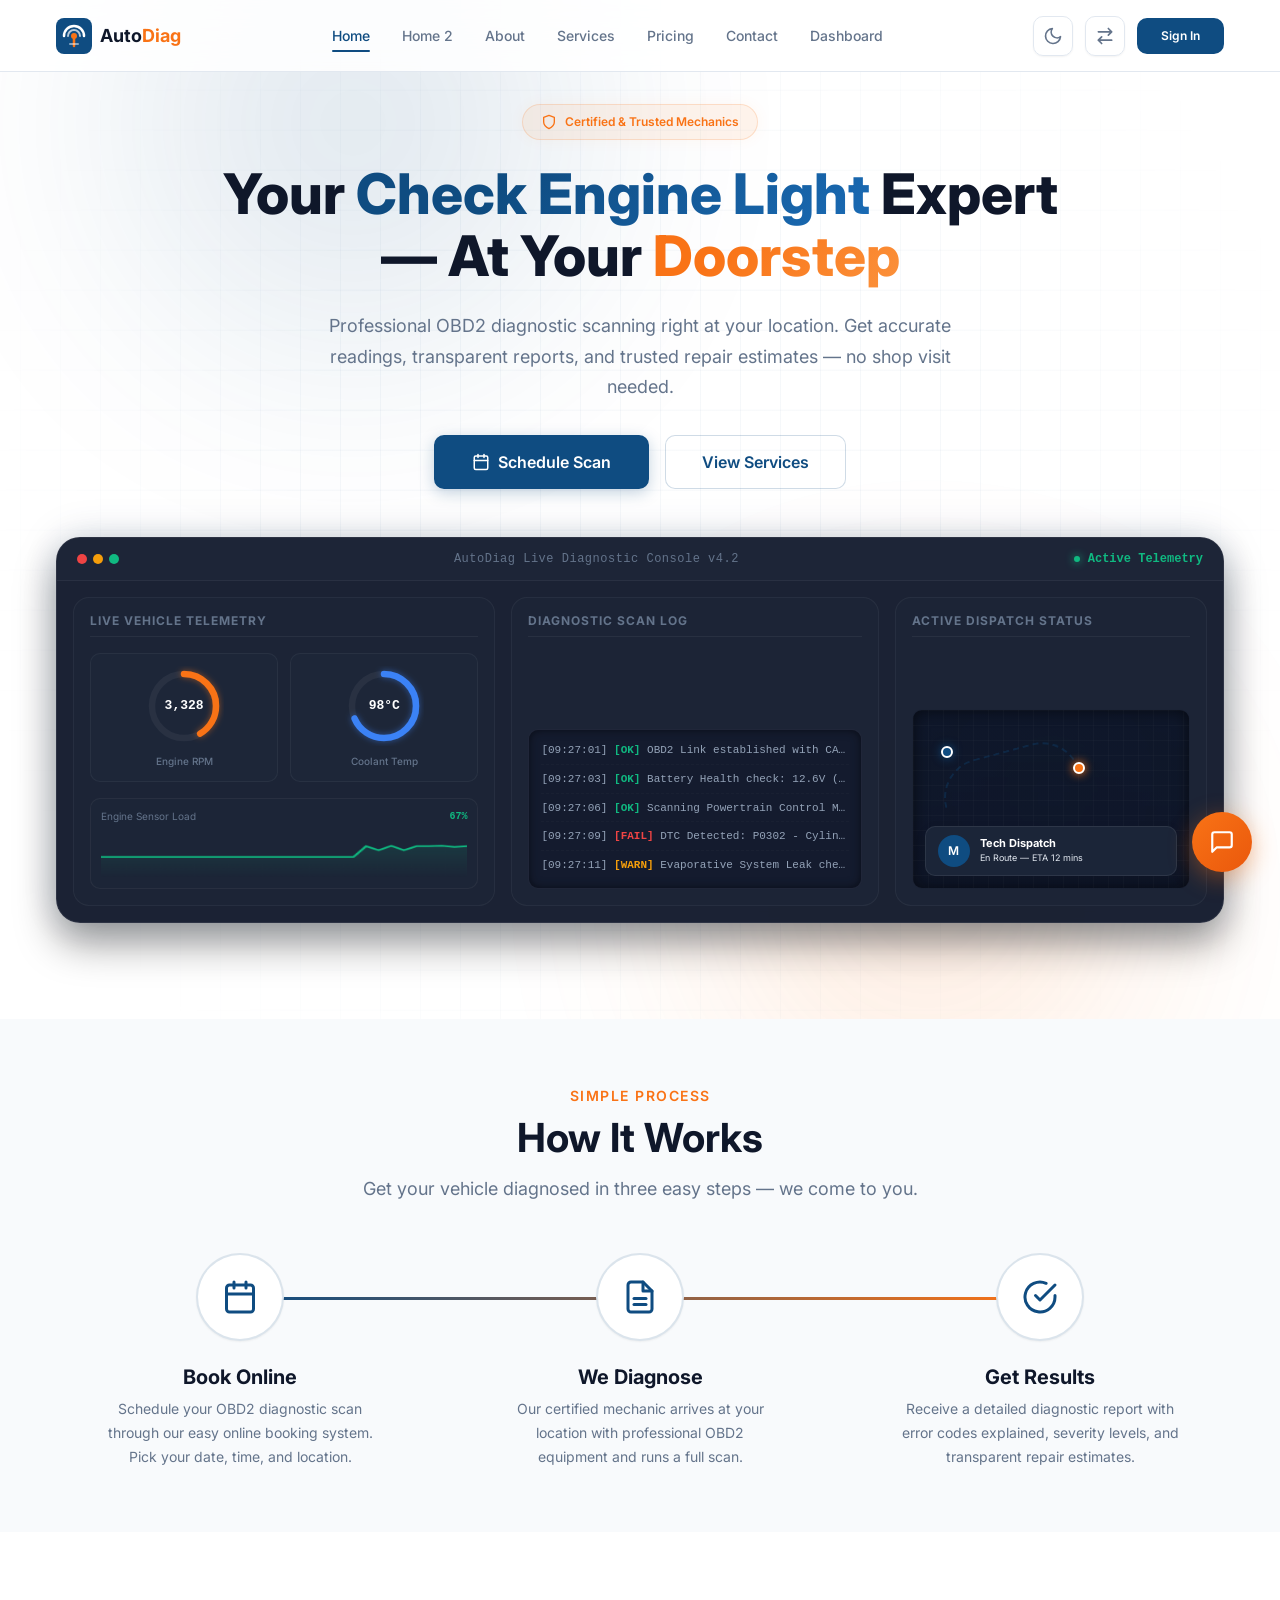
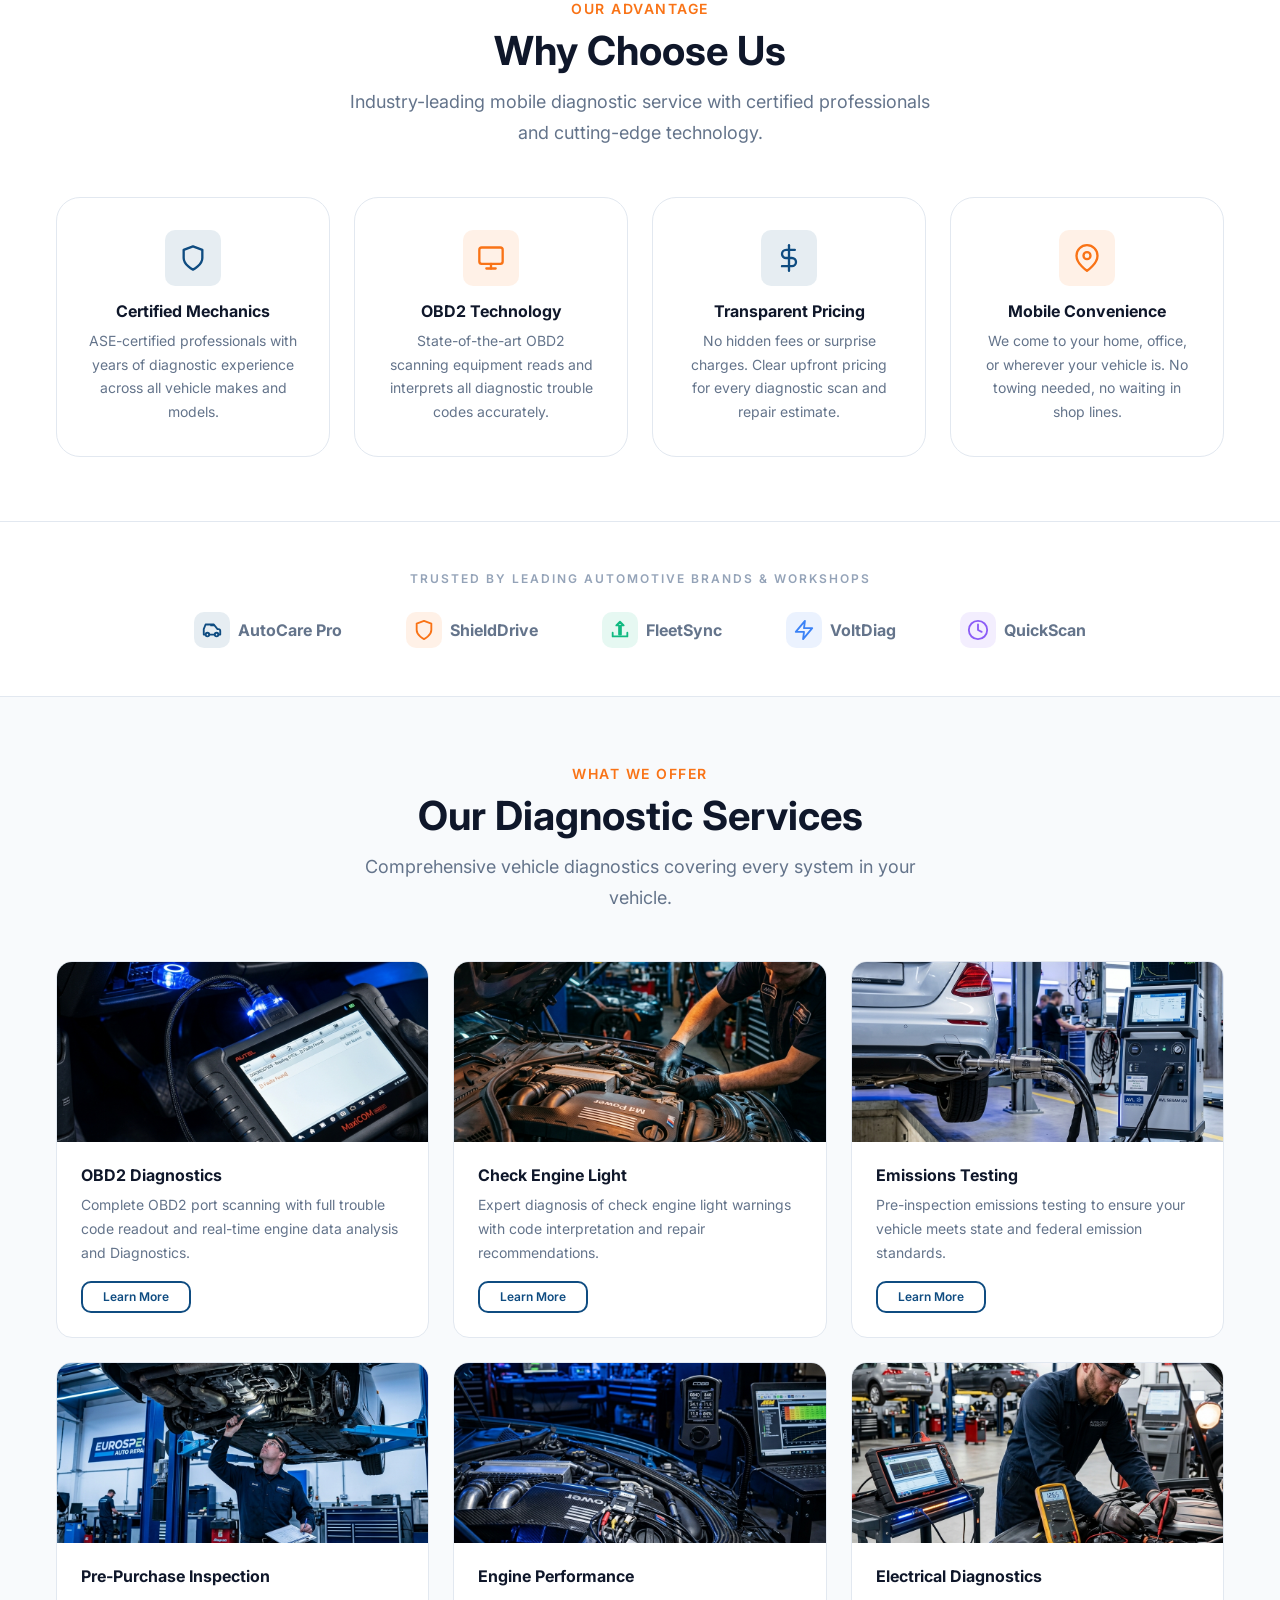
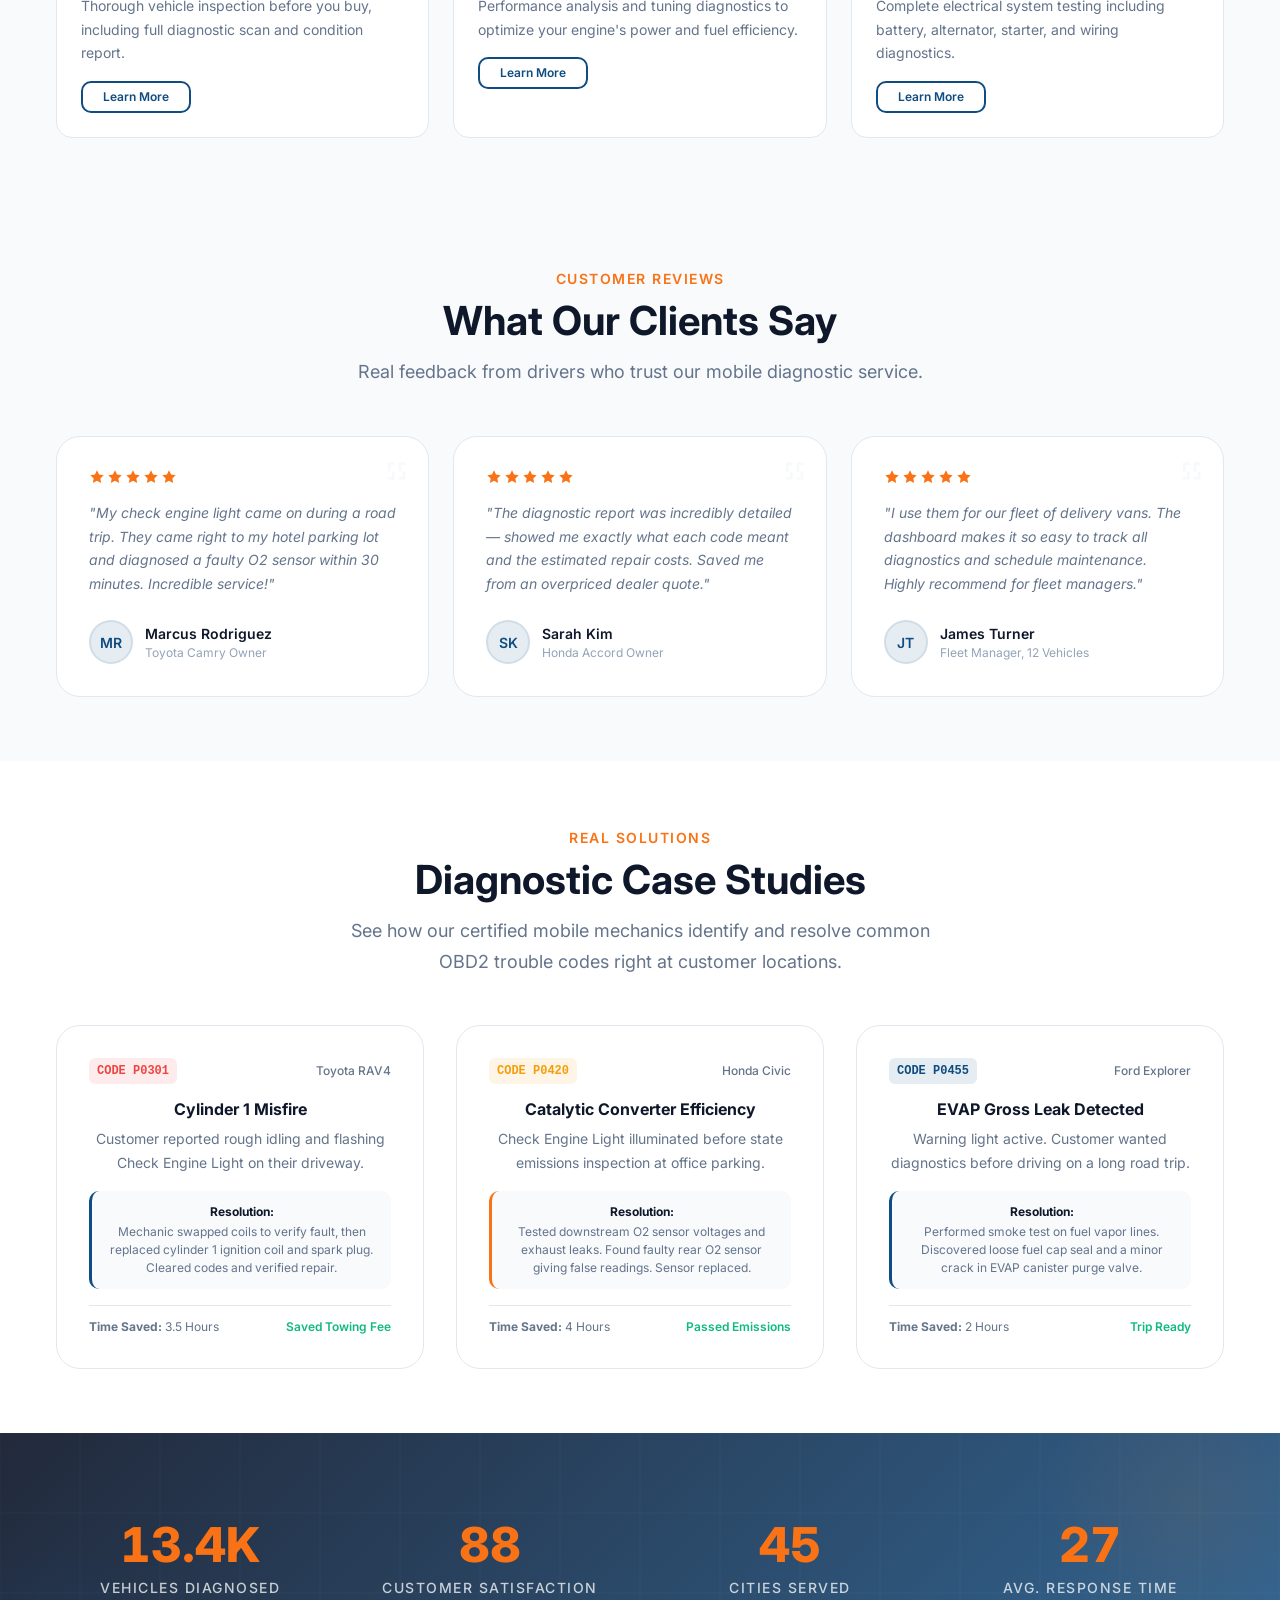
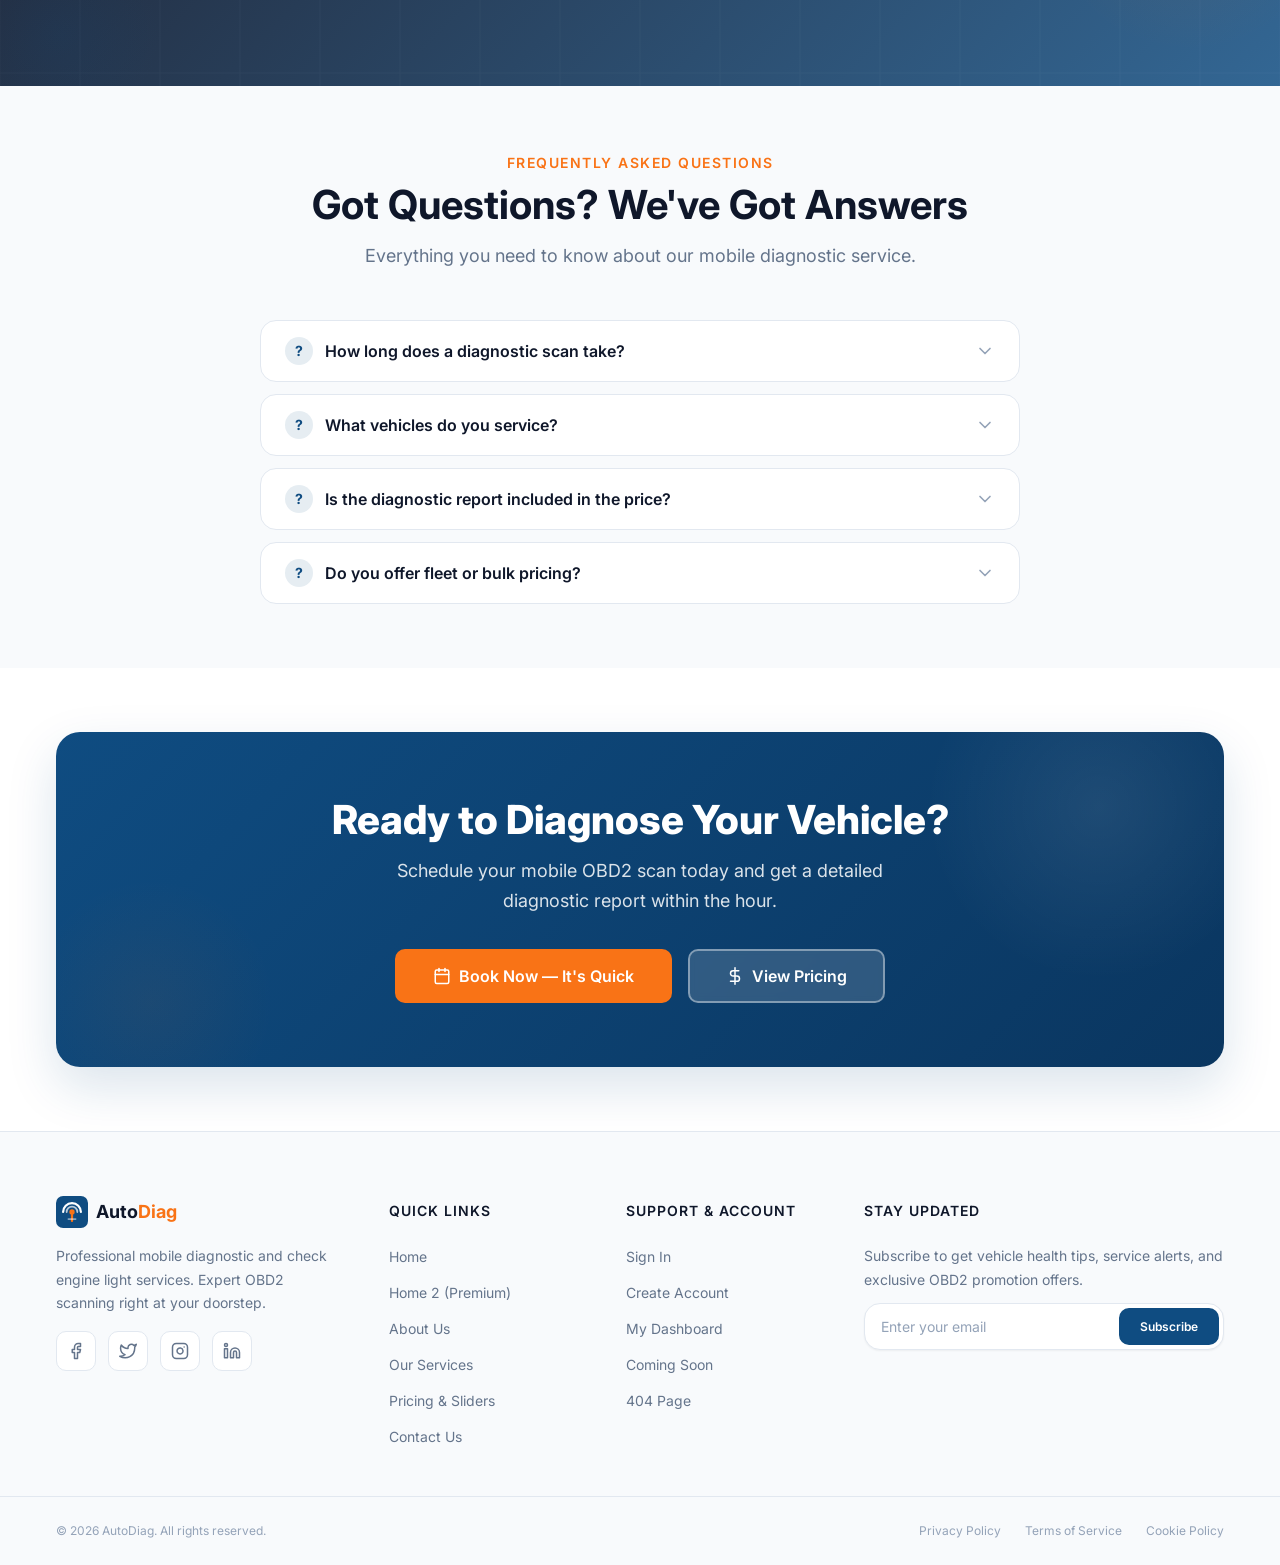
==== index.html @ a9db4043 "first commit" ====
<!DOCTYPE html>
<html lang="en" dir="ltr" data-theme="light">
<head>
  <meta charset="UTF-8">
  <meta name="viewport" content="width=device-width, initial-scale=1.0">
  <title>Mobile Diagnostic &amp; Check Engine Light Service — Expert OBD2 Scanning</title>
  <meta name="description" content="Professional mobile diagnostic and check engine light service. Schedule OBD2 scanning, receive diagnostic reports, and get transparent repair estimates at your doorstep.">
  <link rel="icon" type="image/svg+xml" href="assets/favicon.svg">
  <link rel="stylesheet" href="css/variables.css">
  <link rel="stylesheet" href="css/base.css">
  <link rel="stylesheet" href="css/components.css">
  <link rel="stylesheet" href="css/animations.css">
  <link rel="stylesheet" href="css/navbar.css">
  <link rel="stylesheet" href="css/footer.css">
  <link rel="stylesheet" href="css/home1.css">
</head>
<body>

  <!-- ========== NAVBAR ========== -->
  <div id="navbar-container"></div>

  <main>
    <!-- ========== HERO SECTION ========== -->
    <!-- ========== HERO SECTION ========== -->
    <section class="hero section" id="hero" style="padding-bottom: var(--space-4xl);">
      <div class="hero-glow-orb orb-primary"></div>
      <div class="hero-glow-orb orb-secondary"></div>
      <div class="hero-grid-pattern"></div>
      
      <!-- Top: Centered Hero Text -->
      <div class="container" style="text-align: center; max-width: 900px; margin-bottom: var(--space-2xl); position: relative; z-index: 2;">
        <div class="hero-badge" style="margin: 0 auto var(--space-lg);">
          <svg xmlns="http://www.w3.org/2000/svg" width="16" height="16" viewBox="0 0 24 24" fill="none" stroke="currentColor" stroke-width="2" stroke-linecap="round" stroke-linejoin="round"><path d="M12 22s8-4 8-10V5l-8-3-8 3v7c0 6 8 10 8 10z"/></svg>
          Certified &amp; Trusted Mechanics
        </div>
        <h1 style="font-size: var(--fs-5xl); font-weight: var(--fw-extrabold); line-height: 1.1; margin-bottom: var(--space-lg);">
          Your <span class="highlight">Check Engine Light</span> Expert — At Your <span class="highlight-secondary">Doorstep</span>
        </h1>
        <p class="hero-desc" style="max-width: 680px; margin: 0 auto var(--space-xl); font-size: var(--fs-md); color: var(--clr-text-secondary); line-height: var(--lh-relaxed);">
          Professional OBD2 diagnostic scanning right at your location. Get accurate readings, transparent reports, and trusted repair estimates — no shop visit needed.
        </p>
        <div class="hero-ctas" style="justify-content: center; display: flex; gap: var(--space-md); flex-wrap: wrap;">
          <a href="services.html#book" class="btn btn-primary btn-lg" id="hero-cta-primary">
            <svg xmlns="http://www.w3.org/2000/svg" width="18" height="18" viewBox="0 0 24 24" fill="none" stroke="currentColor" stroke-width="2" stroke-linecap="round" stroke-linejoin="round"><rect x="3" y="4" width="18" height="18" rx="2" ry="2"/><line x1="16" y1="2" x2="16" y2="6"/><line x1="8" y1="2" x2="8" y2="6"/><line x1="3" y1="10" x2="21" y2="10"/></svg>
            Schedule Scan
          </a>
          <a href="services.html" class="btn btn-secondary btn-lg" id="hero-cta-secondary">View Services</a>
        </div>
      </div>

      <!-- Bottom: Full-Width Telemetry Dashboard Mockup -->
      <div class="container" style="max-width: var(--container-xl); position: relative; z-index: 2; width: 100%;">
        <div class="dashboard-console-mockup anim-scale-in" style="width: 100%; margin-top: 0;">
          <!-- Top Bar -->
          <div class="console-top-bar">
            <div class="console-dots">
              <span class="dot red"></span>
              <span class="dot yellow"></span>
              <span class="dot green"></span>
            </div>
            <div class="console-title">AutoDiag Live Diagnostic Console v4.2</div>
            <div class="console-status"><span class="pulse-dot"></span>Active Telemetry</div>
          </div>
          
          <!-- Main Grid -->
          <div class="console-grid">
            <!-- Left Sector: Live Gauges -->
            <div class="console-panel left-panel">
              <h3>Live Vehicle Telemetry</h3>
              <div class="gauge-grid">
                <div class="gauge-card">
                  <div class="gauge-svg-wrapper">
                    <!-- RPM circular progress -->
                    <svg viewBox="0 0 100 100" class="gauge-ring">
                      <circle cx="50" cy="50" r="40" class="gauge-bg" />
                      <circle cx="50" cy="50" r="40" class="gauge-val rpm-val" style="stroke-dasharray: 251.2; stroke-dashoffset: 80;" />
                    </svg>
                    <span class="gauge-number" id="rpm-val-txt">3,200</span>
                  </div>
                  <span class="gauge-label">Engine RPM</span>
                </div>
                
                <div class="gauge-card">
                  <div class="gauge-svg-wrapper">
                    <!-- Temp circular progress -->
                    <svg viewBox="0 0 100 100" class="gauge-ring">
                      <circle cx="50" cy="50" r="40" class="gauge-bg" />
                      <circle cx="50" cy="50" r="40" class="gauge-val temp-val" style="stroke-dasharray: 251.2; stroke-dashoffset: 100;" />
                    </svg>
                    <span class="gauge-number">98°C</span>
                  </div>
                  <span class="gauge-label">Coolant Temp</span>
                </div>
              </div>
              
              <div class="sparkline-wrapper">
                <div class="sparkline-header">
                  <span>Engine Sensor Load</span>
                  <strong id="load-val-txt">62%</strong>
                </div>
                <canvas id="telemetry-sparkline" width="280" height="60"></canvas>
              </div>
            </div>

            <!-- Center Sector: Live Terminal logs -->
            <div class="console-panel center-panel">
              <h3>Diagnostic Scan Log</h3>
              <div class="terminal-logs" id="terminal-logs">
                <div class="log-line"><span class="log-time">[09:27:01]</span> <span class="log-ok">[OK]</span> OBD2 Link established with CAN bus.</div>
                <div class="log-line"><span class="log-time">[09:27:03]</span> <span class="log-ok">[OK]</span> Battery Health check: 12.6V (Normal).</div>
                <div class="log-line"><span class="log-time">[09:27:06]</span> <span class="log-ok">[OK]</span> Scanning Powertrain Control Module (PCM)...</div>
                <div class="log-line"><span class="log-time">[09:27:09]</span> <span class="log-err">[FAIL]</span> DTC Detected: P0302 - Cylinder 2 Misfire.</div>
                <div class="log-line"><span class="log-time">[09:27:11]</span> <span class="log-warn">[WARN]</span> Evaporative System Leak check pending.</div>
              </div>
            </div>

            <!-- Right Sector: Mechanic Locator map -->
            <div class="console-panel right-panel">
              <h3>Active Dispatch Status</h3>
              <div class="dispatch-map-mockup">
                <!-- Map graphics -->
                <div class="map-path"></div>
                <div class="map-mechanic-dot"></div>
                <div class="map-target-dot"></div>
                <div class="map-info-card">
                  <div class="avatar" style="background: var(--clr-primary); color: white; border-radius: 50%; font-size: var(--fs-xs); display: flex; align-items: center; justify-content: center; width: 32px; height: 32px; font-weight: var(--fw-semibold);">M</div>
                  <div>
                    <h5 style="margin: 0; font-size: 11px;">Tech Dispatch</h5>
                    <p style="margin: 0; font-size: 9px; color: var(--clr-text-tertiary);">En Route — ETA 12 mins</p>
                  </div>
                </div>
              </div>
            </div>
          </div>
        </div>
      </div>
    </section>

    <!-- ========== HOW IT WORKS ========== -->
    <section class="how-it-works section" id="how-it-works">
      <div class="container">
        <div class="section-header anim-fade-up">
          <span class="section-label">Simple Process</span>
          <h2>How It Works</h2>
          <p>Get your vehicle diagnosed in three easy steps — we come to you.</p>
        </div>
        <div class="steps-grid">
          <div class="step-card anim-fade-up anim-delay-1">
            <div class="step-number">
              <svg class="step-icon" xmlns="http://www.w3.org/2000/svg" viewBox="0 0 24 24" fill="none" stroke="currentColor" stroke-width="2" stroke-linecap="round" stroke-linejoin="round"><rect x="3" y="4" width="18" height="18" rx="2" ry="2"/><line x1="16" y1="2" x2="16" y2="6"/><line x1="8" y1="2" x2="8" y2="6"/><line x1="3" y1="10" x2="21" y2="10"/></svg>
            </div>
            <h3>Book Online</h3>
            <p>Schedule your OBD2 diagnostic scan through our easy online booking system. Pick your date, time, and location.</p>
          </div>
          <div class="step-card anim-fade-up anim-delay-2">
            <div class="step-number">
              <svg class="step-icon" xmlns="http://www.w3.org/2000/svg" viewBox="0 0 24 24" fill="none" stroke="currentColor" stroke-width="2" stroke-linecap="round" stroke-linejoin="round"><path d="M14 2H6a2 2 0 0 0-2 2v16a2 2 0 0 0 2 2h12a2 2 0 0 0 2-2V8z"/><polyline points="14 2 14 8 20 8"/><line x1="16" y1="13" x2="8" y2="13"/><line x1="16" y1="17" x2="8" y2="17"/></svg>
            </div>
            <h3>We Diagnose</h3>
            <p>Our certified mechanic arrives at your location with professional OBD2 equipment and runs a full scan.</p>
          </div>
          <div class="step-card anim-fade-up anim-delay-3">
            <div class="step-number">
              <svg class="step-icon" xmlns="http://www.w3.org/2000/svg" viewBox="0 0 24 24" fill="none" stroke="currentColor" stroke-width="2" stroke-linecap="round" stroke-linejoin="round"><path d="M22 11.08V12a10 10 0 1 1-5.93-9.14"/><polyline points="22 4 12 14.01 9 11.01"/></svg>
            </div>
            <h3>Get Results</h3>
            <p>Receive a detailed diagnostic report with error codes explained, severity levels, and transparent repair estimates.</p>
          </div>
        </div>
      </div>
    </section>

    <!-- ========== WHY CHOOSE US ========== -->
    <section class="section" id="features">
      <div class="container">
        <div class="section-header anim-fade-up">
          <span class="section-label">Our Advantage</span>
          <h2>Why Choose Us</h2>
          <p>Industry-leading mobile diagnostic service with certified professionals and cutting-edge technology.</p>
        </div>
        <div class="features-grid">
          <div class="feature-card anim-fade-left anim-delay-1">
            <div class="card-icon">
              <svg xmlns="http://www.w3.org/2000/svg" width="28" height="28" viewBox="0 0 24 24" fill="none" stroke="currentColor" stroke-width="2" stroke-linecap="round" stroke-linejoin="round"><path d="M12 22s8-4 8-10V5l-8-3-8 3v7c0 6 8 10 8 10z"/></svg>
            </div>
            <h4>Certified Mechanics</h4>
            <p>ASE-certified professionals with years of diagnostic experience across all vehicle makes and models.</p>
          </div>
          <div class="feature-card anim-fade-up anim-delay-2">
            <div class="card-icon" style="background: rgba(var(--clr-secondary-rgb), 0.1); color: var(--clr-secondary);">
              <svg xmlns="http://www.w3.org/2000/svg" width="28" height="28" viewBox="0 0 24 24" fill="none" stroke="currentColor" stroke-width="2" stroke-linecap="round" stroke-linejoin="round"><rect x="2" y="3" width="20" height="14" rx="2" ry="2"/><line x1="8" y1="21" x2="16" y2="21"/><line x1="12" y1="17" x2="12" y2="21"/></svg>
            </div>
            <h4>OBD2 Technology</h4>
            <p>State-of-the-art OBD2 scanning equipment reads and interprets all diagnostic trouble codes accurately.</p>
          </div>
          <div class="feature-card anim-fade-right anim-delay-3">
            <div class="card-icon">
              <svg xmlns="http://www.w3.org/2000/svg" width="28" height="28" viewBox="0 0 24 24" fill="none" stroke="currentColor" stroke-width="2" stroke-linecap="round" stroke-linejoin="round"><line x1="12" y1="1" x2="12" y2="23"/><path d="M17 5H9.5a3.5 3.5 0 0 0 0 7h5a3.5 3.5 0 0 1 0 7H6"/></svg>
            </div>
            <h4>Transparent Pricing</h4>
            <p>No hidden fees or surprise charges. Clear upfront pricing for every diagnostic scan and repair estimate.</p>
          </div>
          <div class="feature-card anim-scale-in anim-delay-4">
            <div class="card-icon" style="background: rgba(var(--clr-secondary-rgb), 0.1); color: var(--clr-secondary);">
              <svg xmlns="http://www.w3.org/2000/svg" width="28" height="28" viewBox="0 0 24 24" fill="none" stroke="currentColor" stroke-width="2" stroke-linecap="round" stroke-linejoin="round"><path d="M21 10c0 7-9 13-9 13s-9-6-9-13a9 9 0 0 1 18 0z"/><circle cx="12" cy="10" r="3"/></svg>
            </div>
            <h4>Mobile Convenience</h4>
            <p>We come to your home, office, or wherever your vehicle is. No towing needed, no waiting in shop lines.</p>
          </div>
        </div>
      </div>
    </section>

    <!-- ========== TRUSTED PARTNERS ========== -->
    <section class="partners-bar" id="partners">
      <div class="container">
        <div class="partners-label anim-fade-up">Trusted by Leading Automotive Brands & Workshops</div>
        <div class="partners-track anim-fade-up anim-delay-1">
          <div class="partner-item">
            <div class="partner-icon" style="background: rgba(var(--clr-primary-rgb), 0.1); color: var(--clr-primary);">
              <svg xmlns="http://www.w3.org/2000/svg" width="22" height="22" viewBox="0 0 24 24" fill="none" stroke="currentColor" stroke-width="2" stroke-linecap="round" stroke-linejoin="round"><path d="M7 17m-2 0a2 2 0 1 0 4 0 2 2 0 1 0 -4 0"/><path d="M17 17m-2 0a2 2 0 1 0 4 0 2 2 0 1 0 -4 0"/><path d="M5 17h-2v-6l2-5h9l4 5h1a2 2 0 0 1 2 2v4h-2"/><path d="M9 17h6"/><path d="M14 7l-3 0"/></svg>
            </div>
            AutoCare Pro
          </div>
          <div class="partner-item">
            <div class="partner-icon" style="background: rgba(var(--clr-secondary-rgb), 0.1); color: var(--clr-secondary);">
              <svg xmlns="http://www.w3.org/2000/svg" width="22" height="22" viewBox="0 0 24 24" fill="none" stroke="currentColor" stroke-width="2" stroke-linecap="round" stroke-linejoin="round"><path d="M12 22s8-4 8-10V5l-8-3-8 3v7c0 6 8 10 8 10z"/></svg>
            </div>
            ShieldDrive
          </div>
          <div class="partner-item">
            <div class="partner-icon" style="background: rgba(16, 185, 129, 0.1); color: var(--clr-success);">
              <svg xmlns="http://www.w3.org/2000/svg" width="22" height="22" viewBox="0 0 24 24" fill="none" stroke="currentColor" stroke-width="2" stroke-linecap="round" stroke-linejoin="round"><path d="M12 3l4 4h-3v10h-2V7H8z"/><path d="M4 15v4h16v-4"/></svg>
            </div>
            FleetSync
          </div>
          <div class="partner-item">
            <div class="partner-icon" style="background: rgba(59, 130, 246, 0.1); color: var(--clr-info);">
              <svg xmlns="http://www.w3.org/2000/svg" width="22" height="22" viewBox="0 0 24 24" fill="none" stroke="currentColor" stroke-width="2" stroke-linecap="round" stroke-linejoin="round"><polygon points="13 2 3 14 12 14 11 22 21 10 12 10 13 2"/></svg>
            </div>
            VoltDiag
          </div>
          <div class="partner-item">
            <div class="partner-icon" style="background: rgba(139, 92, 246, 0.1); color: #8B5CF6;">
              <svg xmlns="http://www.w3.org/2000/svg" width="22" height="22" viewBox="0 0 24 24" fill="none" stroke="currentColor" stroke-width="2" stroke-linecap="round" stroke-linejoin="round"><circle cx="12" cy="12" r="10"/><path d="M12 6v6l4 2"/></svg>
            </div>
            QuickScan
          </div>
        </div>
      </div>
    </section>

    <!-- ========== SERVICES OVERVIEW ========== -->
    <section class="section" id="services-overview" style="background: var(--clr-bg-alt);">
      <div class="container">
        <div class="section-header anim-fade-up">
          <span class="section-label">What We Offer</span>
          <h2>Our Diagnostic Services</h2>
          <p>Comprehensive vehicle diagnostics covering every system in your vehicle.</p>
        </div>
        <div class="services-grid">
          <div class="service-card anim-fade-left anim-delay-1">
            <img src="assets/images/service-obd2.png" alt="OBD2 Diagnostic Scanning" class="service-card-img" loading="lazy">
            <div class="service-card-body">
              <h4>OBD2 Diagnostics</h4>
              <p>Complete OBD2 port scanning with full trouble code readout and real-time engine data analysis and Diagnostics.</p>
              <a href="services.html" class="btn btn-secondary btn-sm">Learn More</a>
            </div>
          </div>
          <div class="service-card anim-fade-up anim-delay-2">
            <img src="assets/images/service-engine.png" alt="Check Engine Light Service" class="service-card-img" loading="lazy">
            <div class="service-card-body">
              <h4>Check Engine Light</h4>
              <p>Expert diagnosis of check engine light warnings with code interpretation and repair recommendations.</p>
              <a href="services.html" class="btn btn-secondary btn-sm">Learn More</a>
            </div>
          </div>
          <div class="service-card anim-fade-right anim-delay-3">
            <img src="assets/images/service-emissions.png" alt="Emissions Testing" class="service-card-img" loading="lazy">
            <div class="service-card-body">
              <h4>Emissions Testing</h4>
              <p>Pre-inspection emissions testing to ensure your vehicle meets state and federal emission standards.</p>
              <a href="services.html" class="btn btn-secondary btn-sm">Learn More</a>
            </div>
          </div>
          <div class="service-card anim-fade-left anim-delay-4">
            <img src="assets/images/service-inspection.png" alt="Pre-Purchase Inspection" class="service-card-img" loading="lazy">
            <div class="service-card-body">
              <h4>Pre-Purchase Inspection</h4>
              <p>Thorough vehicle inspection before you buy, including full diagnostic scan and condition report.</p>
              <a href="services.html" class="btn btn-secondary btn-sm">Learn More</a>
            </div>
          </div>
          <div class="service-card anim-scale-in anim-delay-5">
            <img src="assets/images/service-performance.png" alt="Engine Performance" class="service-card-img" loading="lazy">
            <div class="service-card-body">
              <h4>Engine Performance</h4>
              <p>Performance analysis and tuning diagnostics to optimize your engine's power and fuel efficiency.</p>
              <a href="services.html" class="btn btn-secondary btn-sm">Learn More</a>
            </div>
          </div>
          <div class="service-card anim-fade-right anim-delay-6">
            <img src="assets/images/service-electrical.png" alt="Electrical Diagnostics" class="service-card-img" loading="lazy">
            <div class="service-card-body">
              <h4>Electrical Diagnostics</h4>
              <p>Complete electrical system testing including battery, alternator, starter, and wiring diagnostics.</p>
              <a href="services.html" class="btn btn-secondary btn-sm">Learn More</a>
            </div>
          </div>
        </div>
      </div>
    </section>

    <!-- ========== TESTIMONIALS ========== -->
    <section class="testimonials section" id="testimonials">
      <div class="container">
        <div class="section-header anim-fade-up">
          <span class="section-label">Customer Reviews</span>
          <h2>What Our Clients Say</h2>
          <p>Real feedback from drivers who trust our mobile diagnostic service.</p>
        </div>
        <div class="testimonials-grid">
          <div class="testimonial-card anim-fade-left anim-delay-1">
            <svg class="quote-icon" xmlns="http://www.w3.org/2000/svg" viewBox="0 0 24 24" fill="currentColor"><path d="M11 7h-5v7h3v4h-3v2h5v-6h-3v-5h3v-2zm8 0h-5v7h3v4h-3v2h5v-6h-3v-5h3v-2z" opacity="0.3"/></svg>
            <div class="stars">
              <svg xmlns="http://www.w3.org/2000/svg" viewBox="0 0 24 24"><polygon points="12 2 15.09 8.26 22 9.27 17 14.14 18.18 21.02 12 17.77 5.82 21.02 7 14.14 2 9.27 8.91 8.26 12 2"/></svg>
              <svg xmlns="http://www.w3.org/2000/svg" viewBox="0 0 24 24"><polygon points="12 2 15.09 8.26 22 9.27 17 14.14 18.18 21.02 12 17.77 5.82 21.02 7 14.14 2 9.27 8.91 8.26 12 2"/></svg>
              <svg xmlns="http://www.w3.org/2000/svg" viewBox="0 0 24 24"><polygon points="12 2 15.09 8.26 22 9.27 17 14.14 18.18 21.02 12 17.77 5.82 21.02 7 14.14 2 9.27 8.91 8.26 12 2"/></svg>
              <svg xmlns="http://www.w3.org/2000/svg" viewBox="0 0 24 24"><polygon points="12 2 15.09 8.26 22 9.27 17 14.14 18.18 21.02 12 17.77 5.82 21.02 7 14.14 2 9.27 8.91 8.26 12 2"/></svg>
              <svg xmlns="http://www.w3.org/2000/svg" viewBox="0 0 24 24"><polygon points="12 2 15.09 8.26 22 9.27 17 14.14 18.18 21.02 12 17.77 5.82 21.02 7 14.14 2 9.27 8.91 8.26 12 2"/></svg>
            </div>
            <p class="testimonial-text">"My check engine light came on during a road trip. They came right to my hotel parking lot and diagnosed a faulty O2 sensor within 30 minutes. Incredible service!"</p>
            <div class="testimonial-author">
              <div class="avatar">MR</div>
              <div>
                <div class="author-name">Marcus Rodriguez</div>
                <div class="author-role">Toyota Camry Owner</div>
              </div>
            </div>
          </div>
          <div class="testimonial-card anim-scale-in anim-delay-2">
            <svg class="quote-icon" xmlns="http://www.w3.org/2000/svg" viewBox="0 0 24 24" fill="currentColor"><path d="M11 7h-5v7h3v4h-3v2h5v-6h-3v-5h3v-2zm8 0h-5v7h3v4h-3v2h5v-6h-3v-5h3v-2z" opacity="0.3"/></svg>
            <div class="stars">
              <svg xmlns="http://www.w3.org/2000/svg" viewBox="0 0 24 24"><polygon points="12 2 15.09 8.26 22 9.27 17 14.14 18.18 21.02 12 17.77 5.82 21.02 7 14.14 2 9.27 8.91 8.26 12 2"/></svg>
              <svg xmlns="http://www.w3.org/2000/svg" viewBox="0 0 24 24"><polygon points="12 2 15.09 8.26 22 9.27 17 14.14 18.18 21.02 12 17.77 5.82 21.02 7 14.14 2 9.27 8.91 8.26 12 2"/></svg>
              <svg xmlns="http://www.w3.org/2000/svg" viewBox="0 0 24 24"><polygon points="12 2 15.09 8.26 22 9.27 17 14.14 18.18 21.02 12 17.77 5.82 21.02 7 14.14 2 9.27 8.91 8.26 12 2"/></svg>
              <svg xmlns="http://www.w3.org/2000/svg" viewBox="0 0 24 24"><polygon points="12 2 15.09 8.26 22 9.27 17 14.14 18.18 21.02 12 17.77 5.82 21.02 7 14.14 2 9.27 8.91 8.26 12 2"/></svg>
              <svg xmlns="http://www.w3.org/2000/svg" viewBox="0 0 24 24"><polygon points="12 2 15.09 8.26 22 9.27 17 14.14 18.18 21.02 12 17.77 5.82 21.02 7 14.14 2 9.27 8.91 8.26 12 2"/></svg>
            </div>
            <p class="testimonial-text">"The diagnostic report was incredibly detailed — showed me exactly what each code meant and the estimated repair costs. Saved me from an overpriced dealer quote."</p>
            <div class="testimonial-author">
              <div class="avatar">SK</div>
              <div>
                <div class="author-name">Sarah Kim</div>
                <div class="author-role">Honda Accord Owner</div>
              </div>
            </div>
          </div>
          <div class="testimonial-card anim-fade-right anim-delay-3">
            <svg class="quote-icon" xmlns="http://www.w3.org/2000/svg" viewBox="0 0 24 24" fill="currentColor"><path d="M11 7h-5v7h3v4h-3v2h5v-6h-3v-5h3v-2zm8 0h-5v7h3v4h-3v2h5v-6h-3v-5h3v-2z" opacity="0.3"/></svg>
            <div class="stars">
              <svg xmlns="http://www.w3.org/2000/svg" viewBox="0 0 24 24"><polygon points="12 2 15.09 8.26 22 9.27 17 14.14 18.18 21.02 12 17.77 5.82 21.02 7 14.14 2 9.27 8.91 8.26 12 2"/></svg>
              <svg xmlns="http://www.w3.org/2000/svg" viewBox="0 0 24 24"><polygon points="12 2 15.09 8.26 22 9.27 17 14.14 18.18 21.02 12 17.77 5.82 21.02 7 14.14 2 9.27 8.91 8.26 12 2"/></svg>
              <svg xmlns="http://www.w3.org/2000/svg" viewBox="0 0 24 24"><polygon points="12 2 15.09 8.26 22 9.27 17 14.14 18.18 21.02 12 17.77 5.82 21.02 7 14.14 2 9.27 8.91 8.26 12 2"/></svg>
              <svg xmlns="http://www.w3.org/2000/svg" viewBox="0 0 24 24"><polygon points="12 2 15.09 8.26 22 9.27 17 14.14 18.18 21.02 12 17.77 5.82 21.02 7 14.14 2 9.27 8.91 8.26 12 2"/></svg>
              <svg xmlns="http://www.w3.org/2000/svg" viewBox="0 0 24 24"><polygon points="12 2 15.09 8.26 22 9.27 17 14.14 18.18 21.02 12 17.77 5.82 21.02 7 14.14 2 9.27 8.91 8.26 12 2"/></svg>
            </div>
            <p class="testimonial-text">"I use them for our fleet of delivery vans. The dashboard makes it so easy to track all diagnostics and schedule maintenance. Highly recommend for fleet managers."</p>
            <div class="testimonial-author">
              <div class="avatar">JT</div>
              <div>
                <div class="author-name">James Turner</div>
                <div class="author-role">Fleet Manager, 12 Vehicles</div>
              </div>
            </div>
          </div>
        </div>
      </div>
    </section>

    <!-- ========== DIAGNOSTIC CASE STUDIES ========== -->
    <section class="section" id="case-studies" style="background: var(--clr-bg);">
      <div class="container">
        <div class="section-header anim-fade-up">
          <span class="section-label">Real Solutions</span>
          <h2>Diagnostic Case Studies</h2>
          <p>See how our certified mobile mechanics identify and resolve common OBD2 trouble codes right at customer locations.</p>
        </div>
        
        <div class="features-grid" style="display: flex; flex-wrap: wrap; justify-content: center; gap: var(--space-xl);">
          <!-- Case 1 -->
          <div class="feature-card anim-fade-left" style="padding: var(--space-xl); display: flex; flex-direction: column; justify-content: space-between; flex: 1 1 300px; max-width: 380px;">
            <div>
              <div style="display: flex; justify-content: space-between; align-items: center; margin-bottom: var(--space-md);">
                <span class="badge badge-error" style="font-family: monospace; font-size: var(--fs-xs); padding: 4px 8px; border-radius: var(--radius-sm);">CODE P0301</span>
                <span style="font-size: var(--fs-xs); color: var(--clr-text-secondary); font-weight: var(--fw-medium);">Toyota RAV4</span>
              </div>
              <h4 style="margin-bottom: var(--space-xs);">Cylinder 1 Misfire</h4>
              <p style="font-size: var(--fs-sm); margin-bottom: var(--space-md);">Customer reported rough idling and flashing Check Engine Light on their driveway.</p>
              
              <div style="background: var(--clr-bg-alt); padding: var(--space-sm) var(--space-md); border-radius: var(--radius-md); margin-bottom: var(--space-md); border-inline-start: 3px solid var(--clr-primary);">
                <div style="font-size: var(--fs-xs); font-weight: var(--fw-bold); margin-bottom: 2px;">Resolution:</div>
                <div style="font-size: var(--fs-xs); color: var(--clr-text-secondary);">Mechanic swapped coils to verify fault, then replaced cylinder 1 ignition coil and spark plug. Cleared codes and verified repair.</div>
              </div>
            </div>
            <div style="display: flex; justify-content: space-between; align-items: center; border-top: 1px solid var(--clr-surface-border); padding-top: var(--space-sm); font-size: var(--fs-xs); color: var(--clr-text-secondary);">
              <span><strong>Time Saved:</strong> 3.5 Hours</span>
              <span style="color: var(--clr-success); font-weight: var(--fw-semibold);">Saved Towing Fee</span>
            </div>
          </div>
          
          <!-- Case 2 -->
          <div class="feature-card anim-fade-up" style="padding: var(--space-xl); display: flex; flex-direction: column; justify-content: space-between; flex: 1 1 300px; max-width: 380px;">
            <div>
              <div style="display: flex; justify-content: space-between; align-items: center; margin-bottom: var(--space-md);">
                <span class="badge badge-warning" style="font-family: monospace; font-size: var(--fs-xs); padding: 4px 8px; border-radius: var(--radius-sm);">CODE P0420</span>
                <span style="font-size: var(--fs-xs); color: var(--clr-text-secondary); font-weight: var(--fw-medium);">Honda Civic</span>
              </div>
              <h4 style="margin-bottom: var(--space-xs);">Catalytic Converter Efficiency</h4>
              <p style="font-size: var(--fs-sm); margin-bottom: var(--space-md);">Check Engine Light illuminated before state emissions inspection at office parking.</p>
              
              <div style="background: var(--clr-bg-alt); padding: var(--space-sm) var(--space-md); border-radius: var(--radius-md); margin-bottom: var(--space-md); border-inline-start: 3px solid var(--clr-secondary);">
                <div style="font-size: var(--fs-xs); font-weight: var(--fw-bold); margin-bottom: 2px;">Resolution:</div>
                <div style="font-size: var(--fs-xs); color: var(--clr-text-secondary);">Tested downstream O2 sensor voltages and exhaust leaks. Found faulty rear O2 sensor giving false readings. Sensor replaced.</div>
              </div>
            </div>
            <div style="display: flex; justify-content: space-between; align-items: center; border-top: 1px solid var(--clr-surface-border); padding-top: var(--space-sm); font-size: var(--fs-xs); color: var(--clr-text-secondary);">
              <span><strong>Time Saved:</strong> 4 Hours</span>
              <span style="color: var(--clr-success); font-weight: var(--fw-semibold);">Passed Emissions</span>
            </div>
          </div>
 
          <!-- Case 3 -->
          <div class="feature-card anim-fade-right" style="padding: var(--space-xl); display: flex; flex-direction: column; justify-content: space-between; flex: 1 1 300px; max-width: 380px;">
            <div>
              <div style="display: flex; justify-content: space-between; align-items: center; margin-bottom: var(--space-md);">
                <span class="badge badge-primary" style="font-family: monospace; font-size: var(--fs-xs); padding: 4px 8px; border-radius: var(--radius-sm);">CODE P0455</span>
                <span style="font-size: var(--fs-xs); color: var(--clr-text-secondary); font-weight: var(--fw-medium);">Ford Explorer</span>
              </div>
              <h4 style="margin-bottom: var(--space-xs);">EVAP Gross Leak Detected</h4>
              <p style="font-size: var(--fs-sm); margin-bottom: var(--space-md);">Warning light active. Customer wanted diagnostics before driving on a long road trip.</p>
              
              <div style="background: var(--clr-bg-alt); padding: var(--space-sm) var(--space-md); border-radius: var(--radius-md); margin-bottom: var(--space-md); border-inline-start: 3px solid var(--clr-primary);">
                <div style="font-size: var(--fs-xs); font-weight: var(--fw-bold); margin-bottom: 2px;">Resolution:</div>
                <div style="font-size: var(--fs-xs); color: var(--clr-text-secondary);">Performed smoke test on fuel vapor lines. Discovered loose fuel cap seal and a minor crack in EVAP canister purge valve. </div>
              </div>
            </div>
            <div style="display: flex; justify-content: space-between; align-items: center; border-top: 1px solid var(--clr-surface-border); padding-top: var(--space-sm); font-size: var(--fs-xs); color: var(--clr-text-secondary);">
              <span><strong>Time Saved:</strong> 2 Hours</span>
              <span style="color: var(--clr-success); font-weight: var(--fw-semibold);">Trip Ready</span>
            </div>
          </div>
        </div>
      </div>
    </section>

    <!-- ========== ANIMATED STATS COUNTER ========== -->
    <section class="stats-showcase section" id="stats-counter">
      <div class="stats-orb stats-orb-1"></div>
      <div class="stats-orb stats-orb-2"></div>
      <div class="container">
        <div class="stats-grid">
          <div class="stat-block anim-fade-up anim-delay-1">
            <div class="stat-number" data-count="15000" data-suffix="+">0</div>
            <div class="stat-title">Vehicles Diagnosed</div>
          </div>
          <div class="stat-block anim-fade-up anim-delay-2">
            <div class="stat-number" data-count="99" data-suffix="%">0</div>
            <div class="stat-title">Customer Satisfaction</div>
          </div>
          <div class="stat-block anim-fade-up anim-delay-3">
            <div class="stat-number" data-count="50" data-suffix="+">0</div>
            <div class="stat-title">Cities Served</div>
          </div>
          <div class="stat-block anim-fade-up anim-delay-4">
            <div class="stat-number" data-count="30" data-suffix=" Min">0</div>
            <div class="stat-title">Avg. Response Time</div>
          </div>
        </div>
      </div>
    </section>

    <!-- ========== FAQ ACCORDION ========== -->
    <section class="faq-section section" id="faq">
      <div class="container">
        <div class="section-header anim-fade-up">
          <span class="section-label">Frequently Asked Questions</span>
          <h2>Got Questions? We've Got Answers</h2>
          <p>Everything you need to know about our mobile diagnostic service.</p>
        </div>
        <div class="faq-grid">
          <div class="faq-item anim-fade-up anim-delay-1">
            <button class="faq-question" id="faq-q-1">
              <span style="display:flex;align-items:center;gap:12px;">
                <span class="faq-q-icon">?</span>
                How long does a diagnostic scan take?
              </span>
              <svg class="faq-chevron" xmlns="http://www.w3.org/2000/svg" viewBox="0 0 24 24" fill="none" stroke="currentColor" stroke-width="2" stroke-linecap="round" stroke-linejoin="round"><polyline points="6 9 12 15 18 9"/></svg>
            </button>
            <div class="faq-answer">
              <div class="faq-answer-inner">A standard OBD2 diagnostic scan takes approximately <strong>20–30 minutes</strong>. Comprehensive inspections including engine performance analysis may take up to 60 minutes. You can continue your day while our technician works.</div>
            </div>
          </div>
          <div class="faq-item anim-fade-up anim-delay-2">
            <button class="faq-question" id="faq-q-2">
              <span style="display:flex;align-items:center;gap:12px;">
                <span class="faq-q-icon">?</span>
                What vehicles do you service?
              </span>
              <svg class="faq-chevron" xmlns="http://www.w3.org/2000/svg" viewBox="0 0 24 24" fill="none" stroke="currentColor" stroke-width="2" stroke-linecap="round" stroke-linejoin="round"><polyline points="6 9 12 15 18 9"/></svg>
            </button>
            <div class="faq-answer">
              <div class="faq-answer-inner">We service <strong>all makes and models</strong> equipped with an OBD2 port — which includes virtually every car and light truck manufactured after 1996. This covers domestic, European, and Asian vehicles including Toyota, Honda, Ford, BMW, Mercedes, and more.</div>
            </div>
          </div>
          <div class="faq-item anim-fade-up anim-delay-3">
            <button class="faq-question" id="faq-q-3">
              <span style="display:flex;align-items:center;gap:12px;">
                <span class="faq-q-icon">?</span>
                Is the diagnostic report included in the price?
              </span>
              <svg class="faq-chevron" xmlns="http://www.w3.org/2000/svg" viewBox="0 0 24 24" fill="none" stroke="currentColor" stroke-width="2" stroke-linecap="round" stroke-linejoin="round"><polyline points="6 9 12 15 18 9"/></svg>
            </button>
            <div class="faq-answer">
              <div class="faq-answer-inner">Yes! Every diagnostic scan includes a <strong>detailed digital report</strong> with all trouble codes explained in plain English, severity ratings, and transparent repair cost estimates. The report is emailed to you and available in your dashboard.</div>
            </div>
          </div>
          <div class="faq-item anim-fade-up anim-delay-4">
            <button class="faq-question" id="faq-q-4">
              <span style="display:flex;align-items:center;gap:12px;">
                <span class="faq-q-icon">?</span>
                Do you offer fleet or bulk pricing?
              </span>
              <svg class="faq-chevron" xmlns="http://www.w3.org/2000/svg" viewBox="0 0 24 24" fill="none" stroke="currentColor" stroke-width="2" stroke-linecap="round" stroke-linejoin="round"><polyline points="6 9 12 15 18 9"/></svg>
            </button>
            <div class="faq-answer">
              <div class="faq-answer-inner">Absolutely! We offer <strong>fleet pricing at 15% off</strong> for 5+ vehicles and custom enterprise packages for larger fleets. Our fleet dashboard lets managers track all vehicle diagnostics and schedule maintenance in one place.</div>
            </div>
          </div>
        </div>
      </div>
    </section>

    <!-- ========== CTA BANNER ========== -->
    <section class="cta-banner section" id="cta-section">
      <div class="container">
        <div class="cta-banner-inner anim-scale-in">
          <h2>Ready to Diagnose Your Vehicle?</h2>
          <p>Schedule your mobile OBD2 scan today and get a detailed diagnostic report within the hour.</p>
          <div class="cta-buttons">
            <a href="services.html#book" class="btn btn-accent btn-lg" id="cta-book">
              <svg xmlns="http://www.w3.org/2000/svg" width="18" height="18" viewBox="0 0 24 24" fill="none" stroke="currentColor" stroke-width="2" stroke-linecap="round" stroke-linejoin="round"><rect x="3" y="4" width="18" height="18" rx="2" ry="2"/><line x1="16" y1="2" x2="16" y2="6"/><line x1="8" y1="2" x2="8" y2="6"/><line x1="3" y1="10" x2="21" y2="10"/></svg>
              Book Now — It's Quick
            </a>
            <a href="pricing.html" class="btn btn-cta-secondary btn-lg" id="cta-pricing">
              <svg xmlns="http://www.w3.org/2000/svg" width="18" height="18" viewBox="0 0 24 24" fill="none" stroke="currentColor" stroke-width="2" stroke-linecap="round" stroke-linejoin="round"><line x1="12" y1="1" x2="12" y2="23"/><path d="M17 5H9.5a3.5 3.5 0 0 0 0 7h5a3.5 3.5 0 0 1 0 7H6"/></svg>
              View Pricing
            </a>
          </div>
        </div>
      </div>
    </section>
  </main>

  <!-- ========== FOOTER ========== -->
  <div id="footer-container"></div>

  <!-- ========== FLOATING CHAT BUTTON ========== -->
  <div class="chat-float" id="chat-float">
    <div class="chat-float-tooltip">Need help? Chat with us!</div>
    <button class="chat-float-btn" id="chat-float-btn" aria-label="Open live chat">
      <svg xmlns="http://www.w3.org/2000/svg" viewBox="0 0 24 24" fill="none" stroke="currentColor" stroke-width="2" stroke-linecap="round" stroke-linejoin="round">
        <path d="M21 15a2 2 0 0 1-2 2H7l-4 4V5a2 2 0 0 1 2-2h14a2 2 0 0 1 2 2z"/>
      </svg>
    </button>
  </div>

  <!-- Scripts -->
  <script src="js/theme.js"></script>
  <script src="js/rtl.js"></script>
  <script src="js/components.js"></script>
  <script src="js/animations.js"></script>
</body>
</html>
---- css/variables.css ----
/* ============================================
   DESIGN SYSTEM — CSS CUSTOM PROPERTIES
   Mobile Diagnostic & Check Engine Light Service
   ============================================ */

:root {
  /* ---- Primary Colors ---- */
  --clr-primary: #0F4C81;
  --clr-primary-light: #1A6BB5;
  --clr-primary-dark: #0A3660;
  --clr-primary-rgb: 15, 76, 129;

  /* ---- Secondary Colors ---- */
  --clr-secondary: #F97316;
  --clr-secondary-light: #FB923C;
  --clr-secondary-dark: #EA580C;
  --clr-secondary-rgb: 249, 115, 22;

  /* ---- Backgrounds ---- */
  --clr-bg: #FFFFFF;
  --clr-bg-alt: #F8FAFC;
  --clr-bg-elevated: #FFFFFF;

  /* ---- Surfaces ---- */
  --clr-surface: #FFFFFF;
  --clr-surface-hover: #F1F5F9;
  --clr-surface-border: #E2E8F0;

  /* ---- Text ---- */
  --clr-text: #0F172A;
  --clr-text-secondary: #64748B;
  --clr-text-tertiary: #94A3B8;
  --clr-text-inverse: #FFFFFF;

  /* ---- Status / Indicators ---- */
  --clr-success: #10B981;
  --clr-warning: #F59E0B;
  --clr-error: #EF4444;
  --clr-info: #3B82F6;

  /* ---- Shadows ---- */
  --shadow-sm: 0 1px 2px rgba(0, 0, 0, 0.05);
  --shadow-md: 0 4px 12px rgba(0, 0, 0, 0.08);
  --shadow-lg: 0 10px 30px rgba(0, 0, 0, 0.1);
  --shadow-xl: 0 20px 50px rgba(0, 0, 0, 0.12);
  --shadow-glow: 0 0 20px rgba(var(--clr-primary-rgb), 0.15);
  --shadow-glow-secondary: 0 0 20px rgba(var(--clr-secondary-rgb), 0.15);

  /* ---- Typography ---- */
  --font-primary: 'Inter', -apple-system, BlinkMacSystemFont, 'Segoe UI', sans-serif;
  --fs-2xs: 0.6875rem;  /* 11px */
  --fs-xs: 0.75rem;     /* 12px */
  --fs-sm: 0.875rem;    /* 14px */
  --fs-base: 1rem;      /* 16px */
  --fs-md: 1.125rem;    /* 18px */
  --fs-lg: 1.25rem;     /* 20px */
  --fs-xl: 1.5rem;      /* 24px */
  --fs-2xl: 2rem;       /* 32px */
  --fs-3xl: 2.5rem;     /* 40px */
  --fs-4xl: 3rem;       /* 48px */
  --fs-5xl: 3.5rem;     /* 56px */

  --fw-regular: 400;
  --fw-medium: 500;
  --fw-semibold: 600;
  --fw-bold: 700;
  --fw-extrabold: 800;

  --lh-tight: 1.2;
  --lh-normal: 1.5;
  --lh-relaxed: 1.7;

  /* ---- Spacing ---- */
  --space-2xs: 0.25rem;  /* 4px */
  --space-xs: 0.5rem;    /* 8px */
  --space-sm: 0.75rem;   /* 12px */
  --space-md: 1rem;      /* 16px */
  --space-lg: 1.5rem;    /* 24px */
  --space-xl: 2rem;      /* 32px */
  --space-2xl: 3rem;     /* 48px */
  --space-3xl: 4rem;     /* 64px */
  --space-4xl: 6rem;     /* 96px */

  /* ---- Border Radius ---- */
  --radius-sm: 6px;
  --radius-md: 10px;
  --radius-lg: 16px;
  --radius-xl: 24px;
  --radius-full: 9999px;

  /* ---- Transitions ---- */
  --transition-fast: 150ms ease;
  --transition-base: 250ms ease;
  --transition-slow: 400ms ease;
  --transition-theme: 350ms ease;

  /* ---- Layout ---- */
  --container-sm: 640px;
  --container-md: 768px;
  --container-lg: 1024px;
  --container-xl: 1200px;
  --navbar-height: 72px;
  --sidebar-width: 260px;
  --sidebar-width-collapsed: 72px;
}

/* ============================================
   DARK THEME OVERRIDES
   ============================================ */
[data-theme="dark"] {
  --clr-primary: #3B82F6;
  --clr-primary-light: #60A5FA;
  --clr-primary-dark: #2563EB;
  --clr-primary-rgb: 59, 130, 246;

  --clr-secondary: #FB923C;
  --clr-secondary-light: #FDBA74;
  --clr-secondary-dark: #F97316;
  --clr-secondary-rgb: 251, 146, 60;

  --clr-bg: #0F172A;
  --clr-bg-alt: #1E293B;
  --clr-bg-elevated: #1E293B;

  --clr-surface: #1E293B;
  --clr-surface-hover: #334155;
  --clr-surface-border: #334155;

  --clr-text: #F1F5F9;
  --clr-text-secondary: #94A3B8;
  --clr-text-tertiary: #64748B;
  --clr-text-inverse: #0F172A;

  --clr-success: #34D399;
  --clr-warning: #FBBF24;
  --clr-error: #F87171;
  --clr-info: #60A5FA;

  --shadow-sm: 0 1px 2px rgba(0, 0, 0, 0.2);
  --shadow-md: 0 4px 12px rgba(0, 0, 0, 0.3);
  --shadow-lg: 0 10px 30px rgba(0, 0, 0, 0.35);
  --shadow-xl: 0 20px 50px rgba(0, 0, 0, 0.4);
  --shadow-glow: 0 0 25px rgba(var(--clr-primary-rgb), 0.25);
  --shadow-glow-secondary: 0 0 25px rgba(var(--clr-secondary-rgb), 0.25);
}
---- css/base.css ----
/* ============================================
   BASE STYLES — Reset, Typography, Layout
   ============================================ */

@import url('https://fonts.googleapis.com/css2?family=Inter:wght@300;400;500;600;700;800&display=swap');

/* ---- CSS Reset ---- */
*,
*::before,
*::after {
  margin: 0;
  padding: 0;
  box-sizing: border-box;
}

html {
  scroll-behavior: smooth;
  font-size: 16px;
  -webkit-text-size-adjust: 100%;
  overflow-x: clip;
}

body {
  font-family: var(--font-primary);
  font-size: var(--fs-base);
  font-weight: var(--fw-regular);
  line-height: var(--lh-normal);
  color: var(--clr-text);
  background-color: var(--clr-bg);
  transition: background-color var(--transition-theme), color var(--transition-theme);
  -webkit-font-smoothing: antialiased;
  -moz-osx-font-smoothing: grayscale;
  overflow-x: clip;
}

/* ---- Theme Transition ---- */
body *,
body *::before,
body *::after {
  transition: background-color var(--transition-theme), 
              color var(--transition-theme), 
              border-color var(--transition-theme),
              box-shadow var(--transition-theme);
}

/* ---- Typography ---- */
h1, h2, h3, h4, h5, h6 {
  font-weight: var(--fw-bold);
  line-height: var(--lh-tight);
  color: var(--clr-text);
}

h1 { font-size: var(--fs-4xl); }
h2 { font-size: var(--fs-3xl); }
h3 { font-size: var(--fs-2xl); }
h4 { font-size: var(--fs-xl); }
h5 { font-size: var(--fs-lg); }
h6 { font-size: var(--fs-md); }

p {
  color: var(--clr-text-secondary);
  line-height: var(--lh-relaxed);
}

a {
  color: var(--clr-primary);
  text-decoration: none;
  transition: color var(--transition-fast);
}

a:hover {
  color: var(--clr-primary-light);
}

img {
  max-width: 100%;
  height: auto;
  display: block;
}

ul, ol {
  list-style: none;
}

button {
  cursor: pointer;
  border: none;
  background: none;
  font-family: inherit;
  font-size: inherit;
}

input, textarea, select {
  font-family: inherit;
  font-size: inherit;
  outline: none;
}

/* ---- Layout Utilities ---- */
.container {
  width: 100%;
  max-width: var(--container-xl);
  margin: 0 auto;
  padding-inline: var(--space-md);
}

.section {
  padding-block: var(--space-3xl);
}

.section-header {
  text-align: center;
  margin-bottom: var(--space-2xl);
}

.section-header h2 {
  margin-bottom: var(--space-sm);
}

.section-header p {
  max-width: 600px;
  margin: 0 auto;
  font-size: var(--fs-md);
}

.section-label {
  display: inline-block;
  font-size: var(--fs-sm);
  font-weight: var(--fw-semibold);
  color: var(--clr-secondary);
  text-transform: uppercase;
  letter-spacing: 1.5px;
  margin-bottom: var(--space-xs);
}

/* ---- Grid System ---- */
.grid {
  display: grid;
  gap: var(--space-lg);
}

.grid-2 { grid-template-columns: repeat(2, 1fr); }
.grid-3 { grid-template-columns: repeat(3, 1fr); }
.grid-4 { grid-template-columns: repeat(4, 1fr); }

/* ---- Flex Utilities ---- */
.flex { display: flex; }
.flex-col { flex-direction: column; }
.flex-wrap { flex-wrap: wrap; }
.items-center { align-items: center; }
.justify-center { justify-content: center; }
.justify-between { justify-content: space-between; }
.gap-sm { gap: var(--space-sm); }
.gap-md { gap: var(--space-md); }
.gap-lg { gap: var(--space-lg); }

/* ---- Text Utilities ---- */
.text-center { text-align: center; }
.text-primary { color: var(--clr-primary); }
.text-secondary-clr { color: var(--clr-secondary); }

/* ---- Visibility ---- */
.sr-only {
  position: absolute;
  width: 1px;
  height: 1px;
  padding: 0;
  margin: -1px;
  overflow: hidden;
  clip: rect(0, 0, 0, 0);
  white-space: nowrap;
  border-width: 0;
}

/* ---- RTL Support ---- */
[dir="rtl"] {
  direction: rtl;
}

[dir="rtl"] .section-label {
  letter-spacing: 0;
}

/* ---- Scrollbar ---- */
::-webkit-scrollbar {
  width: 8px;
  height: 8px;
}

::-webkit-scrollbar-track {
  background: var(--clr-bg-alt);
}

::-webkit-scrollbar-thumb {
  background: var(--clr-text-tertiary);
  border-radius: var(--radius-full);
}

::-webkit-scrollbar-thumb:hover {
  background: var(--clr-text-secondary);
}

/* ---- Selection ---- */
::selection {
  background: var(--clr-primary);
  color: var(--clr-text-inverse);
}

/* ---- Responsive Typography ---- */
@media (max-width: 768px) {
  h1 { font-size: var(--fs-2xl); }
  h2 { font-size: var(--fs-xl); }
  h3 { font-size: var(--fs-lg); }
  h4 { font-size: var(--fs-md); }

  .section {
    padding-block: var(--space-2xl);
  }

  .grid-2,
  .grid-3,
  .grid-4 {
    grid-template-columns: 1fr;
  }
}

@media (min-width: 769px) and (max-width: 1024px) {
  .grid-4 {
    grid-template-columns: repeat(2, 1fr);
  }
}
---- css/components.css ----
/* ============================================
   COMPONENT STYLES — Buttons, Cards, Forms, Badges
   ============================================ */

/* ---- Buttons ---- */
.btn {
  display: inline-flex;
  align-items: center;
  justify-content: center;
  gap: var(--space-xs);
  padding: 12px 28px;
  font-size: var(--fs-sm);
  font-weight: var(--fw-semibold);
  line-height: 1;
  border-radius: var(--radius-md);
  cursor: pointer;
  transition: all var(--transition-base);
  white-space: nowrap;
  border: 2px solid transparent;
  text-decoration: none;
}

.btn svg {
  width: 18px;
  height: 18px;
  flex-shrink: 0;
}

.btn-primary {
  background: var(--clr-primary);
  color: #FFFFFF;
  border-color: var(--clr-primary);
}

.btn-primary:hover {
  background: var(--clr-primary-light);
  border-color: var(--clr-primary-light);
  box-shadow: var(--shadow-glow);
  transform: translateY(-2px);
  color: #FFFFFF;
}

.btn-secondary {
  background: transparent;
  color: var(--clr-primary);
  border-color: var(--clr-primary);
}

.btn-secondary:hover {
  background: var(--clr-primary);
  color: #FFFFFF;
  transform: translateY(-2px);
  box-shadow: var(--shadow-glow);
}

.btn-accent {
  background: var(--clr-secondary);
  color: #FFFFFF;
  border-color: var(--clr-secondary);
}

.btn-accent:hover {
  background: var(--clr-secondary-dark);
  border-color: var(--clr-secondary-dark);
  box-shadow: var(--shadow-glow-secondary);
  transform: translateY(-2px);
  color: #FFFFFF;
}

.btn-ghost {
  background: transparent;
  color: var(--clr-text);
  border-color: var(--clr-surface-border);
}

.btn-ghost:hover {
  background: var(--clr-surface-hover);
  border-color: var(--clr-text-tertiary);
}

.btn-sm {
  padding: 8px 18px;
  font-size: var(--fs-xs);
}

.btn-lg {
  padding: 16px 36px;
  font-size: var(--fs-base);
}

.btn-block {
  width: 100%;
}

.btn-icon {
  width: 40px;
  height: 40px;
  padding: 0;
  border-radius: var(--radius-md);
}

.btn-icon svg {
  width: 20px;
  height: 20px;
}

/* ---- Cards ---- */
.card {
  background: var(--clr-surface);
  border: 1px solid var(--clr-surface-border);
  border-radius: var(--radius-lg);
  padding: var(--space-lg);
  transition: all var(--transition-base);
}

.card:hover {
  box-shadow: var(--shadow-lg);
  transform: translateY(-4px);
}

.card-flat {
  box-shadow: none;
}

.card-flat:hover {
  transform: none;
  box-shadow: var(--shadow-md);
}

.card-img {
  width: 100%;
  height: 200px;
  object-fit: cover;
  border-radius: var(--radius-md);
  margin-bottom: var(--space-md);
}

.card-icon {
  width: 56px;
  height: 56px;
  border-radius: var(--radius-md);
  display: flex;
  align-items: center;
  justify-content: center;
  margin-bottom: var(--space-md);
  background: rgba(var(--clr-primary-rgb), 0.1);
  color: var(--clr-primary);
}

.card-icon svg {
  width: 28px;
  height: 28px;
}

.card h3, .card h4 {
  margin-bottom: var(--space-xs);
}

.card p {
  font-size: var(--fs-sm);
}

/* ---- Form Elements ---- */
.form-group {
  margin-bottom: var(--space-md);
}

.form-label {
  display: block;
  font-size: var(--fs-sm);
  font-weight: var(--fw-medium);
  color: var(--clr-text);
  margin-bottom: var(--space-2xs);
}

.form-input {
  width: 100%;
  padding: 12px 16px;
  font-size: var(--fs-sm);
  color: var(--clr-text);
  background: var(--clr-bg);
  border: 1.5px solid var(--clr-surface-border);
  border-radius: var(--radius-md);
  transition: all var(--transition-fast);
}

.form-input:focus {
  border-color: var(--clr-primary);
  box-shadow: 0 0 0 3px rgba(var(--clr-primary-rgb), 0.15);
}

.form-input::placeholder {
  color: var(--clr-text-tertiary);
}

.form-input-icon {
  position: relative;
}

.form-input-icon .form-input {
  padding-inline-start: 44px;
}

.form-input-icon .input-icon {
  position: absolute;
  top: 50%;
  inset-inline-start: 14px;
  transform: translateY(-50%);
  width: 20px;
  height: 20px;
  color: var(--clr-text-tertiary);
  pointer-events: none;
}

.form-input-icon .input-icon-end {
  position: absolute;
  top: 50%;
  inset-inline-end: 14px;
  transform: translateY(-50%);
  width: 20px;
  height: 20px;
  color: var(--clr-text-tertiary);
  cursor: pointer;
  pointer-events: all;
}

.password-toggle {
  position: absolute;
  top: 50%;
  inset-inline-end: 14px;
  transform: translateY(-50%);
  background: none;
  border: none;
  cursor: pointer;
  color: var(--clr-text-tertiary);
  padding: 4px;
  display: flex;
  align-items: center;
}

.password-toggle:hover {
  color: var(--clr-text);
}

.password-toggle svg {
  width: 20px;
  height: 20px;
}

.form-checkbox {
  display: flex;
  align-items: center;
  gap: var(--space-xs);
  cursor: pointer;
  font-size: var(--fs-sm);
  color: var(--clr-text-secondary);
}

.form-checkbox input[type="checkbox"] {
  width: 18px;
  height: 18px;
  accent-color: var(--clr-primary);
  cursor: pointer;
}

.form-select {
  width: 100%;
  padding: 12px 16px;
  font-size: var(--fs-sm);
  color: var(--clr-text);
  background: var(--clr-bg);
  border: 1.5px solid var(--clr-surface-border);
  border-radius: var(--radius-md);
  appearance: none;
  background-image: url("data:image/svg+xml,%3Csvg xmlns='http://www.w3.org/2000/svg' width='24' height='24' viewBox='0 0 24 24' fill='none' stroke='%2394A3B8' stroke-width='2' stroke-linecap='round' stroke-linejoin='round'%3E%3Cpolyline points='6 9 12 15 18 9'/%3E%3C/svg%3E");
  background-repeat: no-repeat;
  background-position: right 12px center;
  background-size: 18px;
  cursor: pointer;
}

[dir="rtl"] .form-select {
  background-position: left 12px center;
}

.form-select:focus {
  border-color: var(--clr-primary);
  box-shadow: 0 0 0 3px rgba(var(--clr-primary-rgb), 0.15);
}

/* ---- Badges ---- */
.badge {
  display: inline-flex;
  align-items: center;
  gap: 4px;
  padding: 4px 12px;
  font-size: var(--fs-xs);
  font-weight: var(--fw-semibold);
  border-radius: var(--radius-full);
  white-space: nowrap;
}

.badge-primary {
  background: rgba(var(--clr-primary-rgb), 0.1);
  color: var(--clr-primary);
}

.badge-success {
  background: rgba(16, 185, 129, 0.1);
  color: var(--clr-success);
}

.badge-warning {
  background: rgba(245, 158, 11, 0.1);
  color: var(--clr-warning);
}

.badge-error {
  background: rgba(239, 68, 68, 0.1);
  color: var(--clr-error);
}

/* ---- Divider ---- */
.divider {
  display: flex;
  align-items: center;
  gap: var(--space-md);
  margin: var(--space-lg) 0;
  color: var(--clr-text-tertiary);
  font-size: var(--fs-sm);
}

.divider::before,
.divider::after {
  content: '';
  flex: 1;
  height: 1px;
  background: var(--clr-surface-border);
}

/* ---- Social Buttons ---- */
.social-btn {
  display: flex;
  align-items: center;
  justify-content: center;
  gap: var(--space-sm);
  width: 100%;
  padding: 12px 16px;
  font-size: var(--fs-sm);
  font-weight: var(--fw-medium);
  color: var(--clr-text);
  background: var(--clr-bg);
  border: 1.5px solid var(--clr-surface-border);
  border-radius: var(--radius-md);
  cursor: pointer;
  transition: all var(--transition-fast);
}

.social-btn:hover {
  background: var(--clr-surface-hover);
  border-color: var(--clr-text-tertiary);
}

.social-btn img {
  width: 20px;
  height: 20px;
}

/* ---- Metric Card ---- */
.metric-card {
  background: var(--clr-surface);
  border: 1px solid var(--clr-surface-border);
  border-radius: var(--radius-lg);
  padding: var(--space-lg);
  display: flex;
  align-items: flex-start;
  gap: var(--space-md);
}

.metric-card .metric-icon {
  width: 48px;
  height: 48px;
  border-radius: var(--radius-md);
  display: flex;
  align-items: center;
  justify-content: center;
  flex-shrink: 0;
}

.metric-card .metric-icon svg {
  width: 24px;
  height: 24px;
}

.metric-card .metric-value {
  font-size: var(--fs-2xl);
  font-weight: var(--fw-bold);
  color: var(--clr-text);
  line-height: 1;
  margin-bottom: 4px;
}

.metric-card .metric-label {
  font-size: var(--fs-sm);
  color: var(--clr-text-secondary);
}

/* ---- Table ---- */
.table-wrapper {
  overflow-x: auto;
  border-radius: var(--radius-lg);
  border: 1px solid var(--clr-surface-border);
}

.table {
  width: 100%;
  border-collapse: collapse;
}

.table th {
  background: var(--clr-bg-alt);
  padding: 14px 16px;
  font-size: var(--fs-sm);
  font-weight: var(--fw-semibold);
  color: var(--clr-text-secondary);
  text-align: start;
  white-space: nowrap;
}

.table td {
  padding: 14px 16px;
  font-size: var(--fs-sm);
  color: var(--clr-text);
  border-top: 1px solid var(--clr-surface-border);
  white-space: nowrap;
}

.table tr:hover td {
  background: var(--clr-surface-hover);
}

/* ---- Accordion ---- */
.accordion-item {
  border: 1px solid var(--clr-surface-border);
  border-radius: var(--radius-md);
  margin-bottom: var(--space-sm);
  overflow: hidden;
}

.accordion-header {
  width: 100%;
  display: flex;
  align-items: center;
  justify-content: space-between;
  padding: var(--space-md) var(--space-lg);
  background: var(--clr-surface);
  color: var(--clr-text);
  font-size: var(--fs-base);
  font-weight: var(--fw-semibold);
  text-align: start;
  cursor: pointer;
  transition: background var(--transition-fast);
}

.accordion-header:hover {
  background: var(--clr-surface-hover);
}

.accordion-header .accordion-icon {
  width: 20px;
  height: 20px;
  color: var(--clr-text-secondary);
  transition: transform var(--transition-base);
  flex-shrink: 0;
}

.accordion-item.active .accordion-header .accordion-icon {
  transform: rotate(180deg);
}

.accordion-content {
  max-height: 0;
  overflow: hidden;
  transition: max-height var(--transition-slow);
}

.accordion-content-inner {
  padding: 0 var(--space-lg) var(--space-md);
  color: var(--clr-text-secondary);
  font-size: var(--fs-sm);
  line-height: var(--lh-relaxed);
}

/* ---- Toggle Switch ---- */
.toggle-group {
  display: inline-flex;
  background: var(--clr-bg-alt);
  border-radius: var(--radius-full);
  padding: 4px;
  border: 1px solid var(--clr-surface-border);
}

.toggle-option {
  padding: 8px 24px;
  font-size: var(--fs-sm);
  font-weight: var(--fw-medium);
  border-radius: var(--radius-full);
  cursor: pointer;
  color: var(--clr-text-secondary);
  transition: all var(--transition-fast);
  border: none;
  background: transparent;
}

.toggle-option.active {
  background: var(--clr-primary);
  color: #FFFFFF;
  box-shadow: var(--shadow-sm);
}

/* ---- Star Rating ---- */
.stars {
  display: flex;
  gap: 2px;
}

.stars svg {
  width: 16px;
  height: 16px;
  fill: var(--clr-secondary);
  color: var(--clr-secondary);
}

/* ---- Notification Dot ---- */
.notification-dot {
  position: relative;
}

.notification-dot::after {
  content: '';
  position: absolute;
  top: -2px;
  inset-inline-end: -2px;
  width: 10px;
  height: 10px;
  background: var(--clr-error);
  border-radius: 50%;
  border: 2px solid var(--clr-surface);
}

/* ---- Avatar ---- */
.avatar {
  width: 40px;
  height: 40px;
  border-radius: 50%;
  background: rgba(var(--clr-primary-rgb), 0.1);
  color: var(--clr-primary);
  display: flex;
  align-items: center;
  justify-content: center;
  font-weight: var(--fw-semibold);
  font-size: var(--fs-sm);
  flex-shrink: 0;
}

.avatar img {
  width: 100%;
  height: 100%;
  border-radius: 50%;
  object-fit: cover;
}

.avatar-lg {
  width: 64px;
  height: 64px;
  font-size: var(--fs-lg);
}

/* ---- Skeleton Loader (for visual depth) ---- */
.skeleton {
  background: linear-gradient(90deg, var(--clr-bg-alt) 25%, var(--clr-surface-hover) 50%, var(--clr-bg-alt) 75%);
  background-size: 200% 100%;
  animation: skeleton-loading 1.5s ease-in-out infinite;
  border-radius: var(--radius-md);
}

@keyframes skeleton-loading {
  0% { background-position: 200% 0; }
  100% { background-position: -200% 0; }
}

/* ---- Shared Toggle Buttons (Theme/RTL) ---- */
.nav-toggle-btn {
  width: 40px;
  height: 40px;
  display: inline-flex;
  align-items: center;
  justify-content: center;
  border-radius: var(--radius-md);
  background: var(--clr-surface);
  border: 1px solid var(--clr-surface-border);
  color: var(--clr-text-secondary);
  cursor: pointer;
  transition: all var(--transition-fast);
  box-shadow: var(--shadow-sm);
}

.nav-toggle-btn:hover {
  background: var(--clr-surface-hover);
  color: var(--clr-text);
  transform: translateY(-1px);
}

.nav-toggle-btn svg {
  width: 20px;
  height: 20px;
  display: block;
}

@media (max-width: 768px) {
  .btn {
    padding: 10px 20px;
    white-space: normal;
    text-align: center;
  }

  .btn-lg {
    padding: 12px 24px;
    font-size: var(--fs-base);
  }

  .btn-sm {
    padding: 8px 14px;
  }

  .table th,
  .table td {
    padding: 10px 8px;
    white-space: normal;
    word-break: break-word;
    font-size: var(--fs-xs);
  }
}
---- css/animations.css ----
/* ============================================
   ANIMATIONS — Keyframes & Scroll Animations
   ============================================ */

/* ---- Fade Animations ---- */
@keyframes fadeIn {
  from { opacity: 0; }
  to { opacity: 1; }
}

@keyframes fadeInUp {
  from {
    opacity: 0;
    transform: translateY(30px);
  }
  to {
    opacity: 1;
    transform: translateY(0);
  }
}

@keyframes fadeInDown {
  from {
    opacity: 0;
    transform: translateY(-30px);
  }
  to {
    opacity: 1;
    transform: translateY(0);
  }
}

@keyframes fadeInLeft {
  from {
    opacity: 0;
    transform: translateX(-30px);
  }
  to {
    opacity: 1;
    transform: translateX(0);
  }
}

@keyframes fadeInRight {
  from {
    opacity: 0;
    transform: translateX(30px);
  }
  to {
    opacity: 1;
    transform: translateX(0);
  }
}

/* ---- Scale Animations ---- */
@keyframes scaleIn {
  from {
    opacity: 0;
    transform: scale(0.9);
  }
  to {
    opacity: 1;
    transform: scale(1);
  }
}

@keyframes scaleUp {
  from {
    opacity: 0;
    transform: scale(0.5);
  }
  to {
    opacity: 1;
    transform: scale(1);
  }
}

/* ---- Float / Bounce ---- */
@keyframes float {
  0%, 100% { transform: translateY(0); }
  50% { transform: translateY(-10px); }
}

@keyframes floatSlow {
  0%, 100% { transform: translateY(0) rotate(0deg); }
  33% { transform: translateY(-8px) rotate(1deg); }
  66% { transform: translateY(-4px) rotate(-1deg); }
}

@keyframes bounce {
  0%, 100% { transform: translateY(0); }
  50% { transform: translateY(-5px); }
}

/* ---- Pulse / Glow ---- */
@keyframes pulse {
  0%, 100% { opacity: 1; }
  50% { opacity: 0.7; }
}

@keyframes pulseGlow {
  0%, 100% {
    box-shadow: 0 0 5px rgba(var(--clr-secondary-rgb), 0.3);
  }
  50% {
    box-shadow: 0 0 20px rgba(var(--clr-secondary-rgb), 0.6);
  }
}

@keyframes blink {
  0%, 100% { opacity: 1; }
  50% { opacity: 0.3; }
}

/* ---- Rotate ---- */
@keyframes rotate {
  from { transform: rotate(0deg); }
  to { transform: rotate(360deg); }
}

@keyframes spinSlow {
  from { transform: rotate(0deg); }
  to { transform: rotate(360deg); }
}

/* ---- Slide ---- */
@keyframes slideInUp {
  from {
    transform: translateY(100%);
    opacity: 0;
  }
  to {
    transform: translateY(0);
    opacity: 1;
  }
}

@keyframes slideInDown {
  from {
    transform: translateY(-100%);
    opacity: 0;
  }
  to {
    transform: translateY(0);
    opacity: 1;
  }
}

@keyframes slideInLeft {
  from {
    transform: translateX(-100%);
    opacity: 0;
  }
  to {
    transform: translateX(0);
    opacity: 1;
  }
}

@keyframes slideInRight {
  from {
    transform: translateX(100%);
    opacity: 0;
  }
  to {
    transform: translateX(0);
    opacity: 1;
  }
}

/* ---- Counter ---- */
@keyframes countUp {
  from { opacity: 0; transform: translateY(10px); }
  to { opacity: 1; transform: translateY(0); }
}

/* ---- Drawing / Stroke ---- */
@keyframes drawLine {
  from { stroke-dashoffset: 1000; }
  to { stroke-dashoffset: 0; }
}

/* ---- Shimmer ---- */
@keyframes shimmer {
  0% { background-position: -200% 0; }
  100% { background-position: 200% 0; }
}

/* ---- Engine / Diagnostic Themed ---- */
@keyframes enginePulse {
  0%, 100% {
    transform: scale(1);
    filter: brightness(1);
  }
  50% {
    transform: scale(1.05);
    filter: brightness(1.1);
  }
}

@keyframes scanLine {
  0% { top: 0; }
  100% { top: 100%; }
}

@keyframes dataFlow {
  0% { transform: translateY(-100%); opacity: 0; }
  10% { opacity: 1; }
  90% { opacity: 1; }
  100% { transform: translateY(100%); opacity: 0; }
}

/* ---- Particle Background ---- */
@keyframes particleFloat1 {
  0%, 100% { transform: translate(0, 0) scale(1); }
  25% { transform: translate(100px, -50px) scale(1.2); }
  50% { transform: translate(50px, -100px) scale(0.8); }
  75% { transform: translate(-30px, -70px) scale(1.1); }
}

@keyframes particleFloat2 {
  0%, 100% { transform: translate(0, 0) scale(1); }
  25% { transform: translate(-80px, 40px) scale(0.9); }
  50% { transform: translate(-40px, 80px) scale(1.3); }
  75% { transform: translate(50px, 30px) scale(0.7); }
}

@keyframes particleFloat3 {
  0%, 100% { transform: translate(0, 0) scale(1); }
  25% { transform: translate(60px, 60px) scale(1.1); }
  50% { transform: translate(-50px, 30px) scale(0.9); }
  75% { transform: translate(-20px, -40px) scale(1.2); }
}

/* ---- Scroll-Triggered Animation Classes ---- */
.anim-element {
  opacity: 0;
  transition: opacity 0.6s ease, transform 0.6s ease;
}

.anim-fade-up {
  opacity: 0;
  transform: translateY(30px);
}

.anim-fade-down {
  opacity: 0;
  transform: translateY(-30px);
}

.anim-fade-left {
  opacity: 0;
  transform: translateX(-30px);
}

.anim-fade-right {
  opacity: 0;
  transform: translateX(30px);
}

.anim-scale-in {
  opacity: 0;
  transform: scale(0.9);
}

.anim-visible {
  opacity: 1 !important;
  transform: translate(0) scale(1) !important;
}

/* ---- Animation Delays ---- */
.anim-delay-1 { transition-delay: 100ms; }
.anim-delay-2 { transition-delay: 200ms; }
.anim-delay-3 { transition-delay: 300ms; }
.anim-delay-4 { transition-delay: 400ms; }
.anim-delay-5 { transition-delay: 500ms; }
.anim-delay-6 { transition-delay: 600ms; }

/* ---- Hover Animation Utilities ---- */
.hover-lift {
  transition: transform var(--transition-base), box-shadow var(--transition-base);
}

.hover-lift:hover {
  transform: translateY(-6px);
  box-shadow: var(--shadow-lg);
}

.hover-glow {
  transition: box-shadow var(--transition-base);
}

.hover-glow:hover {
  box-shadow: var(--shadow-glow);
}

.hover-scale {
  transition: transform var(--transition-fast);
}

.hover-scale:hover {
  transform: scale(1.05);
}

/* ---- Gradient Text ---- */
.gradient-text {
  background: linear-gradient(135deg, var(--clr-primary), var(--clr-secondary));
  -webkit-background-clip: text;
  -webkit-text-fill-color: transparent;
  background-clip: text;
}

/* ---- Animated Background Gradient ---- */
.animated-gradient {
  background: linear-gradient(-45deg, var(--clr-primary), var(--clr-primary-dark), var(--clr-secondary), var(--clr-secondary-dark));
  background-size: 400% 400%;
  animation: gradientShift 8s ease infinite;
}

@keyframes gradientShift {
  0% { background-position: 0% 50%; }
  50% { background-position: 100% 50%; }
  100% { background-position: 0% 50%; }
}

/* ---- Loading Spinner ---- */
.spinner {
  width: 40px;
  height: 40px;
  border: 3px solid var(--clr-surface-border);
  border-top-color: var(--clr-primary);
  border-radius: 50%;
  animation: rotate 0.8s linear infinite;
}
---- css/navbar.css ----
/* ============================================
   NAVBAR STYLES
   ============================================ */

.navbar {
  position: fixed;
  top: 0;
  left: 0;
  right: 0;
  z-index: 1010;
  height: var(--navbar-height);
  background: rgba(255, 255, 255, 0.85);
  backdrop-filter: blur(20px);
  -webkit-backdrop-filter: blur(20px);
  border-bottom: 1px solid var(--clr-surface-border);
  transition: all var(--transition-base);
}

[data-theme="dark"] .navbar {
  background: rgba(15, 23, 42, 0.9);
}

.navbar.scrolled {
  box-shadow: var(--shadow-md);
}

.navbar-inner {
  display: flex;
  align-items: center;
  justify-content: space-between;
  height: 100%;
  max-width: var(--container-xl);
  margin: 0 auto;
  padding-inline: var(--space-md);
}

/* ---- Logo ---- */
.navbar-logo {
  display: flex;
  align-items: center;
  gap: var(--space-xs);
  text-decoration: none;
  flex-shrink: 0;
}

.navbar-logo svg {
  width: 36px;
  height: 36px;
}

.navbar-logo-text {
  font-size: var(--fs-md);
  font-weight: var(--fw-bold);
  color: var(--clr-text);
  line-height: 1.2;
}

.navbar-logo-text span {
  color: var(--clr-secondary);
}

/* ---- Nav Links ---- */
.navbar-links {
  display: flex;
  align-items: center;
  gap: var(--space-xl);
}

.navbar-links a {
  font-size: var(--fs-sm);
  font-weight: var(--fw-medium);
  color: var(--clr-text-secondary);
  text-decoration: none;
  position: relative;
  padding-block: 4px;
  transition: color var(--transition-fast);
}

.navbar-links a::after {
  content: '';
  position: absolute;
  bottom: -2px;
  inset-inline-start: 0;
  width: 0;
  height: 2px;
  background: var(--clr-primary);
  border-radius: var(--radius-full);
  transition: width var(--transition-base);
}

.navbar-links a:hover,
.navbar-links a.active {
  color: var(--clr-primary);
}

.navbar-links a:hover::after,
.navbar-links a.active::after {
  width: 100%;
}

/* ---- Nav Actions ---- */
.navbar-actions {
  display: flex;
  align-items: center;
  gap: var(--space-sm);
}

.navbar-actions .btn {
  padding: 10px 22px;
}

/* ---- Theme & RTL Toggle Icons ---- */
.nav-toggle-btn {
  width: 40px;
  height: 40px;
  display: flex;
  align-items: center;
  justify-content: center;
  border-radius: var(--radius-md);
  background: transparent;
  border: 1px solid var(--clr-surface-border);
  color: var(--clr-text-secondary);
  cursor: pointer;
  transition: all var(--transition-fast);
}

.nav-toggle-btn:hover {
  background: var(--clr-surface-hover);
  color: var(--clr-text);
}

.nav-toggle-btn svg {
  width: 20px;
  height: 20px;
}

/* ---- Mobile Menu Toggle ---- */
.navbar-mobile-toggle {
  display: none;
  width: 40px;
  height: 40px;
  align-items: center;
  justify-content: center;
  border-radius: var(--radius-md);
  background: transparent;
  border: 1px solid var(--clr-surface-border);
  color: var(--clr-text);
  cursor: pointer;
}

.navbar-mobile-toggle svg {
  width: 22px;
  height: 22px;
}

/* ---- Mobile Menu Overlay ---- */
.navbar-mobile-menu {
  display: none;
  position: fixed;
  top: var(--navbar-height);
  left: 0;
  right: 0;
  bottom: 0;
  background: var(--clr-bg);
  z-index: 1009;
  padding: var(--space-lg);
  flex-direction: column;
  overflow-y: auto;
  animation: fadeIn 0.2s ease;
}

.navbar-mobile-menu.active {
  display: flex;
}

.navbar-mobile-menu a:not(.btn) {
  display: block;
  padding: var(--space-md) var(--space-sm);
  font-size: var(--fs-md);
  font-weight: var(--fw-medium);
  color: var(--clr-text);
  text-decoration: none;
  border-bottom: 1px solid var(--clr-surface-border);
  transition: color var(--transition-fast);
}

.navbar-mobile-menu a:not(.btn):hover,
.navbar-mobile-menu a:not(.btn).active {
  color: var(--clr-primary);
}

.navbar-mobile-menu .mobile-menu-actions {
  margin-top: var(--space-lg);
  display: flex;
  flex-direction: column;
  gap: var(--space-sm);
}

.navbar-mobile-menu .mobile-menu-toggles {
  display: flex;
  gap: var(--space-sm);
  margin-top: var(--space-md);
  padding-top: var(--space-md);
  border-top: 1px solid var(--clr-surface-border);
}

/* ---- Responsive ---- */
@media (max-width: 768px) {
  .navbar-links,
  .navbar-actions .btn,
  .navbar-actions .nav-toggle-btn {
    display: none;
  }

  .navbar-mobile-toggle {
    display: flex;
  }
}

@media (min-width: 769px) and (max-width: 1024px) {
  .navbar-links {
    gap: var(--space-lg);
  }

  .navbar-actions .btn {
    padding: 8px 16px;
    font-size: var(--fs-xs);
  }
}
---- css/footer.css ----
/* ============================================
   FOOTER STYLES
   ============================================ */

.footer {
  background: var(--clr-bg-alt);
  border-top: 1px solid var(--clr-surface-border);
  padding-top: var(--space-3xl);
}

.footer-grid {
  display: grid;
  grid-template-columns: 1.5fr 1fr 1fr 1fr;
  gap: var(--space-2xl);
  max-width: var(--container-xl);
  margin: 0 auto;
  padding-inline: var(--space-md);
}

/* ---- Footer Brand ---- */
.footer-brand {
  display: flex;
  flex-direction: column;
  gap: var(--space-md);
}

.footer-brand .footer-logo {
  display: flex;
  align-items: center;
  gap: var(--space-xs);
  text-decoration: none;
  min-height: 32px;
}

.footer-brand .footer-logo svg {
  width: 32px;
  height: 32px;
}

.footer-brand .footer-logo-text {
  font-size: var(--fs-md);
  font-weight: var(--fw-bold);
  color: var(--clr-text);
}

.footer-brand .footer-logo-text span {
  color: var(--clr-secondary);
}

.footer-brand p {
  font-size: var(--fs-sm);
  color: var(--clr-text-secondary);
  line-height: var(--lh-relaxed);
  max-width: 300px;
}

.footer-socials {
  display: flex;
  gap: var(--space-sm);
}

.footer-social-link {
  width: 40px;
  height: 40px;
  display: flex;
  align-items: center;
  justify-content: center;
  border-radius: var(--radius-md);
  background: var(--clr-surface);
  border: 1px solid var(--clr-surface-border);
  color: var(--clr-text-secondary);
  transition: all var(--transition-fast);
}

.footer-social-link:hover {
  background: var(--clr-primary);
  border-color: var(--clr-primary);
  color: #FFFFFF;
  transform: translateY(-2px);
}

.footer-social-link svg {
  width: 18px;
  height: 18px;
}

/* ---- Footer Column ---- */
.footer-column h4 {
  font-size: var(--fs-sm);
  font-weight: var(--fw-semibold);
  color: var(--clr-text);
  text-transform: uppercase;
  letter-spacing: 1px;
  margin-top: 0;
  margin-bottom: var(--space-md);
  min-height: 32px;
  display: flex;
  align-items: center;
}

.footer-column ul {
  display: flex;
  flex-direction: column;
  gap: var(--space-sm);
}

.footer-column a {
  font-size: var(--fs-sm);
  color: var(--clr-text-secondary);
  text-decoration: none;
  transition: color var(--transition-fast), padding-inline-start var(--transition-fast);
}

.footer-column a:hover {
  color: var(--clr-primary);
  padding-inline-start: 6px;
}

/* ---- Footer Bottom ---- */
.footer-bottom {
  margin-top: var(--space-2xl);
  padding: var(--space-lg) 0;
  border-top: 1px solid var(--clr-surface-border);
}

.footer-bottom-inner {
  max-width: var(--container-xl);
  margin: 0 auto;
  padding-inline: var(--space-md);
  display: flex;
  align-items: center;
  justify-content: space-between;
  flex-wrap: wrap;
  gap: var(--space-md);
}

.footer-bottom p {
  font-size: var(--fs-xs);
  color: var(--clr-text-tertiary);
}

.footer-bottom-links {
  display: flex;
  gap: var(--space-lg);
}

.footer-bottom-links a {
  font-size: var(--fs-xs);
  color: var(--clr-text-tertiary);
  text-decoration: none;
  transition: color var(--transition-fast);
}

.footer-bottom-links a:hover {
  color: var(--clr-primary);
}

/* ---- Responsive ---- */
@media (max-width: 768px) {
  .footer-grid {
    grid-template-columns: 1fr;
    gap: var(--space-xl);
  }

  .footer-bottom-inner {
    flex-direction: column;
    text-align: center;
  }

  .footer-bottom-links {
    justify-content: center;
  }
}

@media (min-width: 769px) and (max-width: 1024px) {
  .footer-grid {
    grid-template-columns: repeat(2, 1fr);
  }
}

/* ---- Footer Newsletter Column ---- */
.footer-newsletter-col {
  /* Inherits standard block layout from .footer-column to ensure margin consistency */
}

.newsletter-desc {
  font-size: var(--fs-sm);
  color: var(--clr-text-secondary);
  line-height: var(--lh-relaxed);
  margin-bottom: var(--space-sm);
}

.newsletter-form {
  width: 100%;
}

.newsletter-input-group {
  display: flex;
  gap: var(--space-xs);
  position: relative;
  background: var(--clr-surface);
  border: 1px solid var(--clr-surface-border);
  border-radius: var(--radius-lg);
  padding: 4px;
  box-shadow: var(--shadow-sm);
  transition: border-color var(--transition-fast), box-shadow var(--transition-fast);
}

.newsletter-input-group:focus-within {
  border-color: var(--clr-primary);
  box-shadow: 0 0 0 3px rgba(37, 99, 235, 0.15);
}

[data-theme="dark"] .newsletter-input-group:focus-within {
  border-color: var(--clr-primary-light, var(--clr-primary));
  box-shadow: 0 0 0 3px rgba(59, 130, 246, 0.25);
}

.newsletter-input {
  flex: 1;
  background: transparent;
  border: none;
  outline: none;
  padding: 10px var(--space-sm);
  color: var(--clr-text);
  font-size: var(--fs-sm);
  font-family: inherit;
  min-width: 0;
}

.newsletter-input::placeholder {
  color: var(--clr-text-tertiary);
}

.btn-newsletter-submit {
  border-radius: var(--radius-md) !important;
  font-weight: var(--fw-semibold) !important;
  font-size: var(--fs-xs) !important;
  padding: 8px var(--space-md) !important;
  display: flex !important;
  align-items: center !important;
  justify-content: center !important;
  position: relative;
  min-width: 100px;
}

.btn-newsletter-submit .btn-spinner {
  position: absolute;
  top: 50%;
  left: 50%;
  transform: translate(-50%, -50%);
  width: 18px;
  height: 18px;
}

.spinner-svg {
  animation: spin-anim 1s linear infinite;
  width: 18px;
  height: 18px;
  color: currentColor;
}

@keyframes spin-anim {
  from {
    transform: rotate(0deg);
  }
  to {
    transform: rotate(360deg);
  }
}

.newsletter-success-msg {
  display: flex;
  align-items: center;
  gap: var(--space-xs);
  font-size: var(--fs-sm);
  font-weight: var(--fw-semibold);
  color: #10B981;
  margin-top: var(--space-sm);
  padding: var(--space-xs) var(--space-sm);
  background: rgba(16, 185, 129, 0.1);
  border-radius: var(--radius-md);
  border: 1px solid rgba(16, 185, 129, 0.2);
}

.success-icon {
  width: 16px;
  height: 16px;
  flex-shrink: 0;
}

@media (max-width: 480px) {
  .newsletter-input-group {
    flex-direction: column;
    background: transparent;
    border: none;
    box-shadow: none;
    padding: 0;
    gap: var(--space-xs);
  }

  .newsletter-input {
    background: var(--clr-surface);
    border: 1px solid var(--clr-surface-border);
    border-radius: var(--radius-lg);
    width: 100%;
    padding: 12px var(--space-md);
  }

  .newsletter-input:focus {
    border-color: var(--clr-primary);
    box-shadow: 0 0 0 3px rgba(37, 99, 235, 0.15);
  }

  [data-theme="dark"] .newsletter-input:focus {
    border-color: var(--clr-primary-light, var(--clr-primary));
    box-shadow: 0 0 0 3px rgba(59, 130, 246, 0.25);
  }

  .btn-newsletter-submit {
    width: 100%;
    padding: 12px var(--space-md) !important;
    font-size: var(--fs-sm) !important;
    min-height: 44px;
  }
}
---- css/home1.css ----
/* ============================================
   HOME 1 — Classic Layout Styles
   ============================================ */

/* ---- Hero Section ---- */
.hero {
  position: relative;
  min-height: 90vh;
  display: flex;
  align-items: center;
  overflow: hidden;
  padding-top: calc(var(--navbar-height) + var(--space-xl));
  background: var(--clr-bg);
  transition: background var(--transition-theme);
}

.hero-glow-orb {
  position: absolute;
  width: 450px;
  height: 450px;
  border-radius: 50%;
  filter: blur(120px);
  z-index: 0;
  opacity: 0.12;
  pointer-events: none;
}

.orb-primary {
  background: var(--clr-primary);
  top: -10%;
  left: 10%;
  animation: floatSlow 12s ease-in-out infinite;
}

.orb-secondary {
  background: var(--clr-secondary);
  bottom: -10%;
  right: 10%;
  animation: floatSlow 10s ease-in-out infinite reverse;
}

.hero-grid-pattern {
  position: absolute;
  inset: 0;
  background-image: linear-gradient(rgba(var(--clr-primary-rgb), 0.04) 1px, transparent 1px),
                    linear-gradient(90deg, rgba(var(--clr-primary-rgb), 0.04) 1px, transparent 1px);
  background-size: 40px 40px;
  background-position: center center;
  z-index: 0;
  pointer-events: none;
  mask-image: radial-gradient(circle, black 40%, transparent 85%);
  -webkit-mask-image: radial-gradient(circle, black 40%, transparent 85%);
}

.hero-bg-pattern {
  position: absolute;
  inset: 0;
  overflow: hidden;
  z-index: 0;
}

.hero-bg-pattern::before {
  content: '';
  position: absolute;
  width: 500px;
  height: 500px;
  border-radius: 50%;
  background: radial-gradient(circle, rgba(var(--clr-primary-rgb), 0.06) 0%, transparent 70%);
  top: -100px;
  inset-inline-end: -100px;
  animation: floatSlow 8s ease-in-out infinite;
}

.hero-bg-pattern::after {
  content: '';
  position: absolute;
  width: 400px;
  height: 400px;
  border-radius: 50%;
  background: radial-gradient(circle, rgba(var(--clr-secondary-rgb), 0.04) 0%, transparent 70%);
  bottom: -80px;
  inset-inline-start: -80px;
  animation: floatSlow 10s ease-in-out infinite reverse;
}

.hero-content {
  position: relative;
  z-index: 1;
  display: grid;
  grid-template-columns: 1fr 1fr;
  gap: var(--space-2xl);
  align-items: center;
  width: 100%;
}

.hero-text {
  max-width: 560px;
}

.hero-badge {
  display: inline-flex;
  align-items: center;
  gap: var(--space-xs);
  padding: 8px 18px;
  background: rgba(var(--clr-secondary-rgb), 0.08);
  color: var(--clr-secondary);
  font-size: var(--fs-xs);
  font-weight: var(--fw-semibold);
  border-radius: var(--radius-full);
  border: 1px solid rgba(var(--clr-secondary-rgb), 0.18);
  box-shadow: 0 0 15px rgba(var(--clr-secondary-rgb), 0.05);
  margin-bottom: var(--space-lg);
  animation: fadeInDown 0.6s ease;
}

.hero-badge svg {
  width: 16px;
  height: 16px;
}

.hero-text h1 {
  font-size: var(--fs-5xl);
  font-weight: var(--fw-extrabold);
  line-height: 1.1;
  margin-bottom: var(--space-lg);
  animation: fadeInUp 0.6s ease 0.1s both;
}

.hero-text h1 .highlight {
  background: linear-gradient(135deg, var(--clr-primary) 30%, var(--clr-primary-light) 100%);
  -webkit-background-clip: text;
  -webkit-text-fill-color: transparent;
  background-clip: text;
  position: relative;
}

.hero-text h1 .highlight-secondary {
  background: linear-gradient(135deg, var(--clr-secondary) 30%, var(--clr-secondary-light) 100%);
  -webkit-background-clip: text;
  -webkit-text-fill-color: transparent;
  background-clip: text;
}

.hero-text .hero-desc {
  font-size: var(--fs-md);
  color: var(--clr-text-secondary);
  line-height: var(--lh-relaxed);
  margin-bottom: var(--space-xl);
  animation: fadeInUp 0.6s ease 0.2s both;
}

.hero-ctas {
  display: flex;
  gap: var(--space-md);
  flex-wrap: wrap;
  animation: fadeInUp 0.6s ease 0.3s both;
}

.hero-ctas .btn-primary {
  position: relative;
  overflow: hidden;
  box-shadow: 0 4px 15px rgba(var(--clr-primary-rgb), 0.25);
  transition: all var(--transition-base);
}

.hero-ctas .btn-primary:hover {
  box-shadow: 0 8px 25px rgba(var(--clr-primary-rgb), 0.45);
  transform: translateY(-2px);
}

.hero-ctas .btn-secondary {
  background: rgba(255, 255, 255, 0.05);
  border: 1.5px solid rgba(var(--clr-primary-rgb), 0.2);
  backdrop-filter: blur(8px);
  color: var(--clr-primary);
  transition: all var(--transition-base);
}

[data-theme="dark"] .hero-ctas .btn-secondary {
  border-color: rgba(255, 255, 255, 0.15);
  color: var(--clr-text);
}

.hero-ctas .btn-secondary:hover {
  background: var(--clr-primary);
  border-color: var(--clr-primary);
  color: #FFFFFF;
  transform: translateY(-2px);
}

.hero-stats {
  display: flex;
  gap: var(--space-2xl);
  margin-top: var(--space-2xl);
  padding-top: var(--space-xl);
  border-top: 1px solid var(--clr-surface-border);
  animation: fadeInUp 0.6s ease 0.4s both;
}

.hero-stat-item .stat-value {
  font-size: var(--fs-2xl);
  font-weight: var(--fw-bold);
  color: var(--clr-text);
}

.hero-stat-item .stat-value span {
  color: var(--clr-secondary);
}

.hero-stat-item .stat-label {
  font-size: var(--fs-sm);
  color: var(--clr-text-secondary);
  margin-top: 2px;
}

/* ---- Hero Image ---- */
.hero-visual {
  position: relative;
  display: flex;
  justify-content: center;
  align-items: center;
  animation: fadeInRight 0.8s ease 0.2s both;
}

.hero-image-wrapper {
  position: relative;
  width: 100%;
  max-width: 520px;
  border-radius: var(--radius-xl);
  overflow: hidden;
  box-shadow: var(--shadow-xl);
  border: 2px solid rgba(var(--clr-primary-rgb), 0.1);
  transition: border-color var(--transition-base), box-shadow var(--transition-base);
}

.hero-image-wrapper:hover {
  border-color: rgba(var(--clr-primary-rgb), 0.35);
  box-shadow: 0 25px 60px rgba(0, 0, 0, 0.16);
}

.hero-image-wrapper img {
  width: 100%;
  display: block;
}

.scanner-line {
  position: absolute;
  left: 0;
  width: 100%;
  height: 3px;
  background: linear-gradient(90deg, transparent, var(--clr-primary), var(--clr-secondary), transparent);
  box-shadow: 0 0 8px var(--clr-primary), 0 0 16px var(--clr-secondary);
  opacity: 0.85;
  animation: scan-sweep-anim 4s linear infinite;
  z-index: 2;
  pointer-events: none;
}

@keyframes scan-sweep-anim {
  0% { top: 0%; }
  50% { top: 100%; }
  100% { top: 0%; }
}

.hero-float-card {
  position: absolute;
  background: rgba(255, 255, 255, 0.75);
  backdrop-filter: blur(12px) saturate(180%);
  -webkit-backdrop-filter: blur(12px) saturate(180%);
  border: 1px solid rgba(255, 255, 255, 0.25);
  border-radius: var(--radius-lg);
  padding: var(--space-sm) var(--space-md);
  box-shadow: 0 8px 32px rgba(0, 0, 0, 0.08);
  display: flex;
  align-items: center;
  gap: var(--space-sm);
  z-index: 3;
  transition: border-color var(--transition-base), transform var(--transition-base);
}

[data-theme="dark"] .hero-float-card {
  background: rgba(30, 41, 59, 0.75);
  border-color: rgba(255, 255, 255, 0.08);
  box-shadow: 0 8px 32px rgba(0, 0, 0, 0.3);
}

.hero-float-card:hover {
  border-color: rgba(var(--clr-primary-rgb), 0.4);
  transform: scale(1.05);
}

.hero-float-card.card-top {
  top: 10%;
  inset-inline-end: -20px;
  animation: float-top-anim 5s ease-in-out infinite;
}

.hero-float-card.card-bottom {
  bottom: 15%;
  inset-inline-start: -20px;
  animation: float-bottom-anim 5s ease-in-out infinite;
}

@keyframes float-top-anim {
  0% { transform: translateY(0px) rotate(0deg); }
  50% { transform: translateY(-10px) rotate(1deg); }
  100% { transform: translateY(0px) rotate(0deg); }
}

@keyframes float-bottom-anim {
  0% { transform: translateY(0px) rotate(0deg); }
  50% { transform: translateY(10px) rotate(-1deg); }
  100% { transform: translateY(0px) rotate(0deg); }
}

.hero-float-card .float-icon {
  width: 40px;
  height: 40px;
  border-radius: var(--radius-md);
  display: flex;
  align-items: center;
  justify-content: center;
  flex-shrink: 0;
}

.hero-float-card .float-icon svg {
  width: 20px;
  height: 20px;
}

.hero-float-card .float-text {
  font-size: var(--fs-xs);
  font-weight: var(--fw-semibold);
  color: var(--clr-text);
  white-space: nowrap;
}

.hero h1 .highlight {
  background: linear-gradient(135deg, var(--clr-primary) 30%, var(--clr-primary-light) 100%);
  -webkit-background-clip: text;
  -webkit-text-fill-color: transparent;
  background-clip: text;
  position: relative;
}

.hero h1 .highlight-secondary {
  background: linear-gradient(135deg, var(--clr-secondary) 30%, var(--clr-secondary-light) 100%);
  -webkit-background-clip: text;
  -webkit-text-fill-color: transparent;
  background-clip: text;
}

#hero {
  flex-direction: column;
  justify-content: center;
  padding-top: calc(var(--navbar-height) + var(--space-xl));
  padding-bottom: var(--space-4xl);
}


/* ---- Telemetry Dashboard Console (Dark mode scanner console style) ---- */
.dashboard-console-mockup {
  background: rgba(15, 23, 42, 0.95);
  border: 1px solid rgba(255, 255, 255, 0.08);
  border-radius: var(--radius-xl);
  box-shadow: 0 20px 40px rgba(0, 0, 0, 0.4), 0 0 40px rgba(var(--clr-primary-rgb), 0.15);
  overflow: hidden;
  margin-top: var(--space-xl);
  backdrop-filter: blur(12px);
  -webkit-backdrop-filter: blur(12px);
  color: #E2E8F0;
  font-family: var(--font-primary);
  text-align: left;
  max-width: 100%;
}

[dir="rtl"] .dashboard-console-mockup {
  text-align: right;
}

.console-top-bar {
  display: flex;
  align-items: center;
  justify-content: space-between;
  padding: 12px 20px;
  background: rgba(30, 41, 59, 0.5);
  border-bottom: 1px solid rgba(255, 255, 255, 0.05);
}

.console-dots {
  display: flex;
  gap: 6px;
}

.console-dots .dot {
  width: 10px;
  height: 10px;
  border-radius: 50%;
  display: inline-block;
}

.console-dots .dot.red { background-color: var(--clr-error); }
.console-dots .dot.yellow { background-color: var(--clr-warning); }
.console-dots .dot.green { background-color: var(--clr-success); }

.console-title {
  font-family: monospace;
  font-size: var(--fs-xs);
  color: var(--clr-text-secondary);
  font-weight: var(--fw-medium);
  letter-spacing: 0.5px;
}

.console-status {
  display: flex;
  align-items: center;
  gap: 8px;
  font-size: var(--fs-xs);
  color: var(--clr-success);
  font-weight: var(--fw-semibold);
  font-family: monospace;
}

.console-status .pulse-dot {
  width: 6px;
  height: 6px;
  border-radius: 50%;
  background-color: var(--clr-success);
  box-shadow: 0 0 8px var(--clr-success);
  animation: blink 1.5s infinite;
}

.console-grid {
  display: grid;
  grid-template-columns: 1.15fr 1fr 0.85fr;
  gap: 16px;
  padding: 16px;
}

@media (max-width: 1200px) {
  .console-grid {
    grid-template-columns: 1fr 1fr;
  }
  .console-panel.right-panel {
    grid-column: span 2;
  }
}

@media (max-width: 768px) {
  .console-grid {
    grid-template-columns: 1fr;
  }
  .console-panel.right-panel {
    grid-column: span 1;
  }
}

@media (max-width: 576px) {
  .console-top-bar {
    padding: 8px 12px;
  }
  .console-title {
    font-size: 10px;
    white-space: nowrap;
    overflow: hidden;
    text-overflow: ellipsis;
    max-width: 140px;
  }
  .console-status {
    display: none;
  }
  .console-grid {
    padding: 8px;
    gap: 12px;
  }
  .console-panel {
    padding: 12px;
  }
  .gauge-grid {
    gap: 8px;
  }
  .gauge-card {
    padding: var(--space-xs);
  }
  .gauge-svg-wrapper {
    width: 64px;
    height: 64px;
  }
  .gauge-number {
    font-size: 11px;
  }
}


.console-panel {
  background: rgba(30, 41, 59, 0.4);
  border: 1px solid rgba(255, 255, 255, 0.05);
  border-radius: var(--radius-lg);
  padding: var(--space-md);
  display: flex;
  flex-direction: column;
  justify-content: space-between;
  min-width: 0;
}

.console-panel h3 {
  font-size: var(--fs-xs);
  text-transform: uppercase;
  letter-spacing: 1px;
  color: var(--clr-text-secondary);
  margin-bottom: var(--space-md);
  font-weight: var(--fw-bold);
  border-bottom: 1px solid rgba(255, 255, 255, 0.05);
  padding-bottom: 8px;
}

/* --- Left Panel: Gauges --- */
.gauge-grid {
  display: grid;
  grid-template-columns: 1fr 1fr;
  gap: 12px;
  margin-bottom: var(--space-md);
}

.gauge-card {
  background: rgba(30, 41, 59, 0.6);
  border: 1px solid rgba(255, 255, 255, 0.05);
  border-radius: var(--radius-md);
  padding: var(--space-sm);
  display: flex;
  flex-direction: column;
  align-items: center;
  text-align: center;
  transition: transform var(--transition-fast);
}

.gauge-card:hover {
  transform: translateY(-2px);
  border-color: rgba(var(--clr-primary-rgb), 0.3);
}

.gauge-svg-wrapper {
  position: relative;
  width: 80px;
  height: 80px;
  margin-bottom: var(--space-xs);
}

.gauge-ring {
  width: 100%;
  height: 100%;
  transform: rotate(-90deg);
}

.gauge-ring .gauge-bg {
  fill: none;
  stroke: rgba(255, 255, 255, 0.05);
  stroke-width: 8;
}

.gauge-ring .gauge-val {
  fill: none;
  stroke-width: 8;
  stroke-linecap: round;
  transition: stroke-dashoffset 0.8s ease;
}

.gauge-ring .rpm-val {
  stroke: var(--clr-secondary);
  filter: drop-shadow(0 0 4px rgba(var(--clr-secondary-rgb), 0.5));
}

.gauge-ring .temp-val {
  stroke: var(--clr-info);
  filter: drop-shadow(0 0 4px rgba(59, 130, 246, 0.5));
}

.gauge-number {
  position: absolute;
  top: 50%;
  left: 50%;
  transform: translate(-50%, -50%);
  font-family: monospace;
  font-weight: var(--fw-bold);
  font-size: 13px;
  color: #FFFFFF;
}

.gauge-label {
  font-size: 10px;
  color: var(--clr-text-secondary);
  font-weight: var(--fw-medium);
}

.sparkline-wrapper {
  background: rgba(30, 41, 59, 0.3);
  border: 1px solid rgba(255, 255, 255, 0.05);
  border-radius: var(--radius-md);
  padding: 10px;
}

.sparkline-header {
  display: flex;
  justify-content: space-between;
  align-items: center;
  font-size: 10px;
  color: var(--clr-text-secondary);
  margin-bottom: 4px;
}

.sparkline-header strong {
  color: var(--clr-success);
  font-family: monospace;
}

#telemetry-sparkline {
  width: 100%;
  height: 50px;
  display: block;
}

/* --- Center Panel: Terminal Logs --- */
.terminal-logs {
  background: rgba(15, 23, 42, 0.6);
  border: 1px solid rgba(255, 255, 255, 0.05);
  border-radius: var(--radius-md);
  padding: 12px;
  font-family: monospace;
  font-size: 11px;
  line-height: 1.6;
  height: 160px;
  overflow-y: auto;
  color: #94A3B8;
  box-shadow: inset 0 0 10px rgba(0, 0, 0, 0.5);
  scrollbar-width: thin;
  scrollbar-color: rgba(255,255,255,0.1) transparent;
}

.terminal-logs::-webkit-scrollbar {
  width: 4px;
}

.terminal-logs::-webkit-scrollbar-thumb {
  background: rgba(255, 255, 255, 0.1);
  border-radius: var(--radius-full);
}

.log-line {
  margin-bottom: 6px;
  border-bottom: 1px dashed rgba(255, 255, 255, 0.02);
  padding-bottom: 4px;
  animation: countUp 0.3s ease;
  white-space: nowrap;
  overflow: hidden;
  text-overflow: ellipsis;
}

.log-line:last-child {
  border-bottom: none;
  margin-bottom: 0;
}

.log-time {
  color: var(--clr-text-tertiary);
}

.log-ok {
  color: var(--clr-success);
  font-weight: bold;
}

.log-err {
  color: var(--clr-error);
  font-weight: bold;
  animation: blink 1.5s infinite;
}

.log-warn {
  color: var(--clr-warning);
  font-weight: bold;
}

/* --- Right Panel: GPS Map --- */
.dispatch-map-mockup {
  background: linear-gradient(rgba(15, 23, 42, 0.9), rgba(15, 23, 42, 0.95)),
              radial-gradient(circle at center, rgba(30, 41, 59, 0.4) 0%, rgba(15, 23, 42, 1) 100%);
  border: 1px solid rgba(255, 255, 255, 0.05);
  border-radius: var(--radius-md);
  height: 180px;
  position: relative;
  overflow: hidden;
  box-shadow: inset 0 0 15px rgba(0, 0, 0, 0.6);
}

.dispatch-map-mockup::before {
  content: '';
  position: absolute;
  inset: 0;
  background-image: linear-gradient(rgba(255, 255, 255, 0.02) 1px, transparent 1px),
                    linear-gradient(90deg, rgba(255, 255, 255, 0.02) 1px, transparent 1px);
  background-size: 15px 15px;
  pointer-events: none;
  z-index: 1;
}

.map-path {
  position: absolute;
  width: 140px;
  height: 80px;
  border: 2px dashed rgba(var(--clr-primary-rgb), 0.3);
  border-radius: 40px;
  top: 40px;
  left: 30px;
  transform: rotate(-15deg);
  z-index: 2;
  clip-path: polygon(0 0, 100% 0, 100% 50%, 0 50%);
}

[dir="rtl"] .map-path {
  left: auto;
  right: 30px;
  transform: rotate(15deg);
}

.map-mechanic-dot {
  position: absolute;
  width: 12px;
  height: 12px;
  background-color: var(--clr-primary);
  border: 2.5px solid #FFFFFF;
  border-radius: 50%;
  top: 36px;
  left: 28px;
  box-shadow: 0 0 10px var(--clr-primary);
  z-index: 3;
  animation: pulseGlow 2s infinite;
}

[dir="rtl"] .map-mechanic-dot {
  left: auto;
  right: 28px;
}

.map-target-dot {
  position: absolute;
  width: 12px;
  height: 12px;
  background-color: var(--clr-secondary);
  border: 2.5px solid #FFFFFF;
  border-radius: 50%;
  top: 52px;
  left: 160px;
  box-shadow: 0 0 10px var(--clr-secondary);
  z-index: 3;
}

[dir="rtl"] .map-target-dot {
  left: auto;
  right: 160px;
}

.map-info-card {
  position: absolute;
  bottom: 12px;
  left: 12px;
  right: 12px;
  background: rgba(30, 41, 59, 0.85);
  border: 1px solid rgba(255, 255, 255, 0.08);
  border-radius: var(--radius-md);
  padding: 8px 12px;
  display: flex;
  align-items: center;
  gap: 10px;
  backdrop-filter: blur(8px);
  -webkit-backdrop-filter: blur(8px);
  z-index: 4;
  box-shadow: var(--shadow-md);
}

.map-info-card h5 {
  color: #FFFFFF !important;
}

.map-info-card p {
  color: #E2E8F0 !important;
}

/* ---- How It Works ---- */
.how-it-works {
  background: var(--clr-bg-alt);
  position: relative;
}

.steps-grid {
  display: grid;
  grid-template-columns: repeat(3, 1fr);
  gap: var(--space-xl);
  position: relative;
}

.steps-grid::before {
  content: '';
  position: absolute;
  top: 44px;
  left: 16.66%;
  right: 16.66%;
  height: 3px;
  background: linear-gradient(90deg, var(--clr-primary) 0%, var(--clr-secondary) 50%, var(--clr-primary) 100%);
  background-size: 200% auto;
  animation: moveGlowLine-anim 4s linear infinite;
  z-index: 0;
}

[dir="rtl"] .steps-grid::before {
  background: linear-gradient(-90deg, var(--clr-primary) 0%, var(--clr-secondary) 50%, var(--clr-primary) 100%);
  background-size: 200% auto;
}

@keyframes moveGlowLine-anim {
  0% { background-position: 0% center; }
  100% { background-position: 200% center; }
}

.step-card {
  text-align: center;
  position: relative;
  z-index: 1;
}

.step-number {
  width: 88px;
  height: 88px;
  border-radius: 50%;
  background: var(--clr-surface);
  border: 2px solid rgba(var(--clr-primary-rgb), 0.15);
  display: flex;
  align-items: center;
  justify-content: center;
  margin: 0 auto var(--space-lg);
  position: relative;
  transition: all var(--transition-base);
  box-shadow: var(--shadow-sm);
}

.step-number::before {
  content: '';
  position: absolute;
  inset: -4px;
  border-radius: 50%;
  border: 2px dashed rgba(var(--clr-primary-rgb), 0.2);
  opacity: 0;
  transform: scale(0.9);
  transition: all var(--transition-base);
}

.step-card:hover .step-number::before {
  opacity: 1;
  transform: scale(1);
  animation: spinSlow-anim 8s linear infinite;
}

@keyframes spinSlow-anim {
  0% { transform: rotate(0deg); }
  100% { transform: rotate(360deg); }
}

.step-number .number {
  font-size: var(--fs-xl);
  font-weight: var(--fw-bold);
  color: var(--clr-primary);
  transition: color var(--transition-base);
}

.step-number .step-icon {
  width: 36px;
  height: 36px;
  color: var(--clr-primary);
  transition: color var(--transition-base);
}

.step-card:hover .step-number {
  background: var(--clr-primary);
  border-color: var(--clr-primary);
  box-shadow: 0 0 20px rgba(var(--clr-primary-rgb), 0.35);
  transform: translateY(-4px);
}

.step-card:hover .step-number .number,
.step-card:hover .step-number .step-icon {
  color: #FFFFFF;
}

.step-card h3 {
  font-size: var(--fs-lg);
  margin-bottom: var(--space-xs);
  transition: color var(--transition-base);
}

.step-card:hover h3 {
  color: var(--clr-primary);
}

.step-card p {
  font-size: var(--fs-sm);
  max-width: 280px;
  margin: 0 auto;
  color: var(--clr-text-secondary);
}

/* ---- Why Choose Us ---- */
.features-grid {
  display: grid;
  grid-template-columns: repeat(4, 1fr);
  gap: var(--space-lg);
}

.feature-card {
  background: var(--clr-surface);
  border: 1.5px solid var(--clr-surface-border);
  border-radius: var(--radius-xl);
  padding: var(--space-xl);
  text-align: center;
  transition: all var(--transition-base);
  position: relative;
  overflow: hidden;
  z-index: 1;
}

.feature-card::before {
  content: '';
  position: absolute;
  top: 0;
  left: 0;
  right: 0;
  height: 3px;
  background: linear-gradient(90deg, var(--clr-primary), var(--clr-secondary));
  transform: scaleX(0);
  transition: transform var(--transition-base);
}

.feature-card::after {
  content: '';
  position: absolute;
  inset: 0;
  background: radial-gradient(circle at 50% 120%, rgba(var(--clr-primary-rgb), 0.06), transparent 70%);
  opacity: 0;
  z-index: -1;
  transition: opacity var(--transition-base);
}

.feature-card:hover::before {
  transform: scaleX(1);
}

.feature-card:hover::after {
  opacity: 1;
}

.feature-card:hover {
  box-shadow: 0 15px 40px rgba(0, 0, 0, 0.05);
  border-color: rgba(var(--clr-primary-rgb), 0.25);
  transform: translateY(-6px);
}

.feature-card .card-icon {
  margin: 0 auto var(--space-md);
}

.feature-card h4 {
  margin-bottom: var(--space-xs);
  font-size: var(--fs-base);
}

.feature-card p {
  font-size: var(--fs-sm);
}

/* ---- Services Overview ---- */
.services-grid {
  display: grid;
  grid-template-columns: repeat(3, 1fr);
  gap: var(--space-lg);
}

.service-card {
  background: var(--clr-surface);
  border: 1px solid var(--clr-surface-border);
  border-radius: var(--radius-lg);
  overflow: hidden;
  transition: all var(--transition-base);
}

.service-card:hover {
  box-shadow: var(--shadow-lg);
  transform: translateY(-4px);
}

.service-card-img {
  width: 100%;
  height: 180px;
  object-fit: cover;
}

.service-card-body {
  padding: var(--space-lg);
}

.service-card-body h4 {
  margin-bottom: var(--space-xs);
  font-size: var(--fs-base);
}

.service-card-body p {
  font-size: var(--fs-sm);
  margin-bottom: var(--space-md);
}

.service-card-body .btn {
  padding: 8px 20px;
}

/* ---- Testimonials ---- */
.testimonials {
  background: var(--clr-bg-alt);
}

.testimonials-grid {
  display: grid;
  grid-template-columns: repeat(3, 1fr);
  gap: var(--space-lg);
}

.testimonial-card {
  background: var(--clr-surface);
  border: 1.5px solid var(--clr-surface-border);
  border-radius: var(--radius-xl);
  padding: var(--space-xl);
  position: relative;
  transition: all var(--transition-base);
}

.testimonial-card:hover {
  box-shadow: var(--shadow-lg);
  transform: translateY(-4px);
  border-color: rgba(var(--clr-primary-rgb), 0.2);
}

.testimonial-card .quote-icon {
  position: absolute;
  top: var(--space-md);
  inset-inline-end: var(--space-md);
  width: 32px;
  height: 32px;
  color: rgba(var(--clr-primary-rgb), 0.12);
  transition: transform var(--transition-base);
}

.testimonial-card:hover .quote-icon {
  transform: scale(1.15) rotate(-5deg);
  color: rgba(var(--clr-primary-rgb), 0.2);
}

.testimonial-card .stars {
  margin-bottom: var(--space-md);
}

.testimonial-card .testimonial-text {
  font-size: var(--fs-sm);
  color: var(--clr-text-secondary);
  line-height: var(--lh-relaxed);
  margin-bottom: var(--space-lg);
  font-style: italic;
}

.testimonial-card .testimonial-author {
  display: flex;
  align-items: center;
  gap: var(--space-sm);
}

.testimonial-card .testimonial-author .avatar {
  width: 44px;
  height: 44px;
  font-size: var(--fs-sm);
  border: 2px solid rgba(var(--clr-primary-rgb), 0.1);
  border-radius: 50%;
  overflow: hidden;
  transition: border-color var(--transition-base);
}

.testimonial-card:hover .testimonial-author .avatar {
  border-color: var(--clr-primary);
}

.testimonial-card .author-name {
  font-size: var(--fs-sm);
  font-weight: var(--fw-semibold);
  color: var(--clr-text);
}

.testimonial-card .author-role {
  font-size: var(--fs-xs);
  color: var(--clr-text-tertiary);
}

/* ---- CTA Banner ---- */
.cta-banner {
  position: relative;
  overflow: hidden;
}

.cta-banner-inner {
  background: linear-gradient(135deg, var(--clr-primary) 0%, var(--clr-primary-dark) 100%);
  border-radius: var(--radius-xl);
  padding: var(--space-3xl) var(--space-2xl);
  text-align: center;
  position: relative;
  overflow: hidden;
  box-shadow: 0 20px 50px rgba(var(--clr-primary-rgb), 0.15);
}

.cta-banner-inner::before {
  content: '';
  position: absolute;
  width: 350px;
  height: 350px;
  border-radius: 50%;
  background: radial-gradient(circle, rgba(255, 255, 255, 0.08) 0%, transparent 70%);
  top: -100px;
  inset-inline-end: -50px;
  animation: floatSlow 12s ease-in-out infinite;
}

.cta-banner-inner::after {
  content: '';
  position: absolute;
  width: 250px;
  height: 250px;
  border-radius: 50%;
  background: radial-gradient(circle, rgba(var(--clr-secondary-rgb), 0.06) 0%, transparent 70%);
  bottom: -60px;
  inset-inline-start: -30px;
  animation: floatSlow 10s ease-in-out infinite reverse;
}

.cta-banner-inner h2 {
  color: #FFFFFF;
  font-size: var(--fs-3xl);
  font-weight: var(--fw-extrabold);
  margin-bottom: var(--space-sm);
  position: relative;
  z-index: 1;
}

.cta-banner-inner p {
  color: rgba(255, 255, 255, 0.85);
  font-size: var(--fs-md);
  margin-bottom: var(--space-xl);
  max-width: 550px;
  margin-inline: auto;
  position: relative;
  z-index: 1;
}

.cta-banner-inner .cta-buttons {
  display: flex;
  justify-content: center;
  gap: var(--space-md);
  flex-wrap: wrap;
  position: relative;
  z-index: 1;
}

.cta-banner-inner .btn-accent {
  background: var(--clr-secondary);
  border-color: var(--clr-secondary);
  color: #FFFFFF;
}

.cta-banner-inner .btn-accent:hover {
  background: var(--clr-secondary-light);
  border-color: var(--clr-secondary-light);
  transform: translateY(-2px);
  box-shadow: 0 8px 20px rgba(var(--clr-secondary-rgb), 0.35);
}

.cta-banner-inner .btn-cta-secondary,
.cta-banner-inner .btn-secondary {
  background: rgba(255, 255, 255, 0.08) !important;
  border: 1.5px solid rgba(255, 255, 255, 0.25) !important;
  backdrop-filter: blur(8px) !important;
  color: #FFFFFF !important;
}

.cta-banner-inner .btn-cta-secondary:hover,
.cta-banner-inner .btn-secondary:hover {
  background: #FFFFFF !important;
  color: var(--clr-primary) !important;
  transform: translateY(-2px) !important;
  box-shadow: 0 8px 20px rgba(255, 255, 255, 0.2) !important;
}

/* ---- Responsive ---- */
@media (max-width: 768px) {
  .hero {
    min-height: auto;
    padding-top: calc(var(--navbar-height) + var(--space-xl));
    padding-bottom: var(--space-2xl);
  }

  .hero-content {
    grid-template-columns: 1fr;
    text-align: center;
  }

  .hero-text {
    max-width: 100%;
  }

  .hero-text h1 {
    font-size: var(--fs-2xl);
  }

  .hero-ctas {
    justify-content: center;
  }

  .hero-stats {
    justify-content: center;
    gap: var(--space-xl);
  }

  .hero-visual {
    order: -1;
  }

  .hero-image-wrapper {
    max-width: 320px;
    margin: 0 auto;
  }

  .hero-float-card {
    display: none;
  }

  .steps-grid {
    grid-template-columns: 1fr;
    max-width: 300px;
    margin: 0 auto;
  }

  .steps-grid::before {
    display: none;
  }

  .features-grid {
    grid-template-columns: 1fr;
  }

  .services-grid {
    grid-template-columns: 1fr;
  }

  .testimonials-grid {
    grid-template-columns: 1fr;
  }

  .cta-banner-inner {
    padding: var(--space-2xl) var(--space-lg);
  }
}

@media (min-width: 769px) and (max-width: 1024px) {
  .hero-text h1 {
    font-size: var(--fs-3xl);
  }

  .hero-image-wrapper {
    max-width: 380px;
  }

  .features-grid {
    grid-template-columns: repeat(2, 1fr);
  }

  .services-grid {
    grid-template-columns: repeat(2, 1fr);
  }

  .testimonials-grid {
    grid-template-columns: repeat(2, 1fr);
  }

  .testimonials-grid .testimonial-card:last-child {
    grid-column: 1 / -1;
    max-width: 50%;
    margin: 0 auto;
  }
}

/* ============================================
   NEW SECTIONS — Inspired by Headlight & TireXpress
   ============================================ */

/* ---- Animated Stats Counter Section ---- */
.stats-showcase {
  position: relative;
  background: linear-gradient(135deg, rgba(15, 23, 42, 0.92), rgba(15, 76, 129, 0.85));
  color: #fff;
  overflow: hidden;
}

.stats-showcase::before {
  content: '';
  position: absolute;
  inset: 0;
  background: url('data:image/svg+xml,<svg xmlns="http://www.w3.org/2000/svg" width="80" height="80"><rect fill="none" stroke="rgba(255,255,255,0.03)" stroke-width="1" width="80" height="80"/></svg>');
  background-size: 80px 80px;
  pointer-events: none;
}

.stats-grid {
  display: grid;
  grid-template-columns: repeat(4, 1fr);
  gap: var(--space-xl);
  text-align: center;
  position: relative;
  z-index: 1;
}

.stat-block {
  padding: var(--space-lg);
}

.stat-block .stat-number {
  font-size: 3rem;
  font-weight: var(--fw-extrabold);
  color: var(--clr-secondary);
  line-height: 1;
  margin-bottom: var(--space-xs);
  font-variant-numeric: tabular-nums;
}

.stat-block .stat-number .stat-suffix {
  font-size: 1.5rem;
  color: rgba(255, 255, 255, 0.6);
  font-weight: var(--fw-bold);
}

.stat-block .stat-title {
  font-size: var(--fs-sm);
  color: rgba(255, 255, 255, 0.75);
  text-transform: uppercase;
  letter-spacing: 1.5px;
  font-weight: var(--fw-medium);
}

/* Floating decorative orbs */
.stats-showcase .stats-orb {
  position: absolute;
  border-radius: 50%;
  pointer-events: none;
  z-index: 0;
}

.stats-showcase .stats-orb-1 {
  width: 300px;
  height: 300px;
  background: radial-gradient(circle, rgba(249, 115, 22, 0.08) 0%, transparent 70%);
  top: -80px;
  right: -60px;
  animation: floatSlow 10s ease-in-out infinite;
}

.stats-showcase .stats-orb-2 {
  width: 200px;
  height: 200px;
  background: radial-gradient(circle, rgba(15, 76, 129, 0.12) 0%, transparent 70%);
  bottom: -50px;
  left: -40px;
  animation: floatSlow 12s ease-in-out infinite reverse;
}

/* ---- Trusted Partners Bar ---- */
.partners-bar {
  border-top: 1px solid var(--clr-surface-border);
  border-bottom: 1px solid var(--clr-surface-border);
  padding: var(--space-2xl) 0;
  overflow: hidden;
}

.partners-label {
  text-align: center;
  font-size: var(--fs-xs);
  text-transform: uppercase;
  letter-spacing: 2px;
  color: var(--clr-text-tertiary);
  font-weight: var(--fw-semibold);
  margin-bottom: var(--space-lg);
}

.partners-track {
  display: flex;
  align-items: center;
  justify-content: center;
  gap: var(--space-3xl);
  flex-wrap: wrap;
}

.partner-item {
  display: flex;
  align-items: center;
  gap: var(--space-xs);
  font-weight: var(--fw-bold);
  font-size: var(--fs-base);
  color: var(--clr-text-secondary);
  transition: all var(--transition-base);
  cursor: default;
}

.partner-item:hover {
  color: var(--clr-primary);
  transform: translateY(-2px);
}

.partner-item .partner-icon {
  width: 36px;
  height: 36px;
  border-radius: var(--radius-md);
  display: flex;
  align-items: center;
  justify-content: center;
  flex-shrink: 0;
}

.partner-item .partner-icon svg {
  width: 22px;
  height: 22px;
}

/* ---- FAQ Accordion ---- */
.faq-section {
  background: var(--clr-bg-alt);
}

.faq-grid {
  max-width: 760px;
  margin: 0 auto;
  display: flex;
  flex-direction: column;
  gap: var(--space-sm);
}

.faq-item {
  background: var(--clr-surface);
  border: 1px solid var(--clr-surface-border);
  border-radius: var(--radius-lg);
  overflow: hidden;
  transition: all var(--transition-base);
}

.faq-item:hover {
  border-color: rgba(var(--clr-primary-rgb), 0.3);
}

.faq-item.active {
  border-color: var(--clr-primary);
  box-shadow: 0 4px 20px rgba(var(--clr-primary-rgb), 0.1);
}

.faq-question {
  width: 100%;
  display: flex;
  align-items: center;
  justify-content: space-between;
  padding: var(--space-md) var(--space-lg);
  font-size: var(--fs-base);
  font-weight: var(--fw-semibold);
  color: var(--clr-text);
  cursor: pointer;
  text-align: start;
  background: none;
  border: none;
  transition: color var(--transition-fast);
  gap: var(--space-md);
}

.faq-question:hover {
  color: var(--clr-primary);
}

.faq-item.active .faq-question {
  color: var(--clr-primary);
}

.faq-question .faq-q-icon {
  width: 28px;
  height: 28px;
  border-radius: 50%;
  background: rgba(var(--clr-primary-rgb), 0.1);
  color: var(--clr-primary);
  display: flex;
  align-items: center;
  justify-content: center;
  flex-shrink: 0;
  font-size: 14px;
  font-weight: var(--fw-bold);
}

.faq-question .faq-chevron {
  width: 20px;
  height: 20px;
  color: var(--clr-text-tertiary);
  transition: transform var(--transition-base);
  flex-shrink: 0;
}

.faq-item.active .faq-chevron {
  transform: rotate(180deg);
  color: var(--clr-primary);
}

.faq-answer {
  max-height: 0;
  overflow: hidden;
  transition: max-height 0.4s cubic-bezier(0.4, 0, 0.2, 1);
}

.faq-answer-inner {
  padding: 0 var(--space-lg) var(--space-lg);
  padding-inline-start: calc(var(--space-lg) + 28px + var(--space-md));
  color: var(--clr-text-secondary);
  font-size: var(--fs-sm);
  line-height: var(--lh-relaxed);
}

/* ---- Enhanced CTA Banner ---- */
.cta-banner-inner .cta-buttons {
  display: flex;
  gap: var(--space-md);
  justify-content: center;
  flex-wrap: wrap;
  position: relative;
  z-index: 1;
}

.cta-banner-inner .btn-cta-secondary,
.cta-banner-inner .btn-secondary {
  background: rgba(255, 255, 255, 0.15) !important;
  color: #fff !important;
  border: 2px solid rgba(255, 255, 255, 0.4) !important;
  backdrop-filter: blur(4px) !important;
}

.cta-banner-inner .btn-cta-secondary:hover,
.cta-banner-inner .btn-secondary:hover {
  background: rgba(255, 255, 255, 0.25) !important;
  border-color: rgba(255, 255, 255, 0.7) !important;
  transform: translateY(-2px) !important;
  color: #FFFFFF !important;
}

/* ---- Floating Chat Button ---- */
.chat-float {
  position: fixed;
  bottom: 28px;
  inset-inline-end: 28px;
  z-index: 999;
  display: flex;
  flex-direction: column;
  align-items: flex-end;
  gap: var(--space-sm);
}

.chat-float-tooltip {
  background: var(--clr-surface);
  color: var(--clr-text);
  padding: var(--space-xs) var(--space-md);
  border-radius: var(--radius-md);
  font-size: var(--fs-xs);
  font-weight: var(--fw-semibold);
  box-shadow: var(--shadow-lg);
  border: 1px solid var(--clr-surface-border);
  white-space: nowrap;
  opacity: 0;
  transform: translateY(8px);
  transition: all var(--transition-base);
  pointer-events: none;
}

.chat-float:hover .chat-float-tooltip {
  opacity: 1;
  transform: translateY(0);
}

.chat-float-btn {
  width: 60px;
  height: 60px;
  border-radius: 50%;
  background: linear-gradient(135deg, var(--clr-secondary), var(--clr-secondary-dark));
  color: #fff;
  display: flex;
  align-items: center;
  justify-content: center;
  cursor: pointer;
  border: none;
  box-shadow: 0 6px 24px rgba(var(--clr-secondary-rgb), 0.4);
  transition: all var(--transition-base);
  animation: chatPulse 3s ease-in-out infinite;
}

.chat-float-btn:hover {
  transform: scale(1.1);
  box-shadow: 0 8px 32px rgba(var(--clr-secondary-rgb), 0.5);
  animation: none;
}

.chat-float-btn svg {
  width: 26px;
  height: 26px;
}

@keyframes chatPulse {
  0%, 100% { box-shadow: 0 6px 24px rgba(var(--clr-secondary-rgb), 0.4); }
  50% { box-shadow: 0 6px 24px rgba(var(--clr-secondary-rgb), 0.4), 0 0 0 12px rgba(var(--clr-secondary-rgb), 0.1); }
}

/* ---- Responsive for New Sections ---- */
@media (max-width: 768px) {
  .stats-grid {
    grid-template-columns: repeat(2, 1fr);
    gap: var(--space-lg);
  }

  .stat-block {
    padding: var(--space-sm);
  }

  .stat-block .stat-number {
    font-size: 2.2rem;
  }

  .partners-track {
    gap: var(--space-xl);
  }

  .partner-item {
    font-size: var(--fs-sm);
  }

  .faq-answer-inner {
    padding-inline-start: var(--space-lg);
  }

  .chat-float {
    bottom: 20px;
    inset-inline-end: 20px;
  }

  .chat-float-btn {
    width: 52px;
    height: 52px;
  }

  .chat-float-btn svg {
    width: 22px;
    height: 22px;
  }
}

@media (max-width: 480px) {
  .stats-grid {
    grid-template-columns: 1fr;
    gap: var(--space-md);
  }

  .stat-block .stat-number {
    font-size: 1.8rem;
  }

  .stat-block .stat-title {
    font-size: 10px;
    letter-spacing: 1px;
  }

  .partners-track {
    gap: var(--space-lg);
  }
}
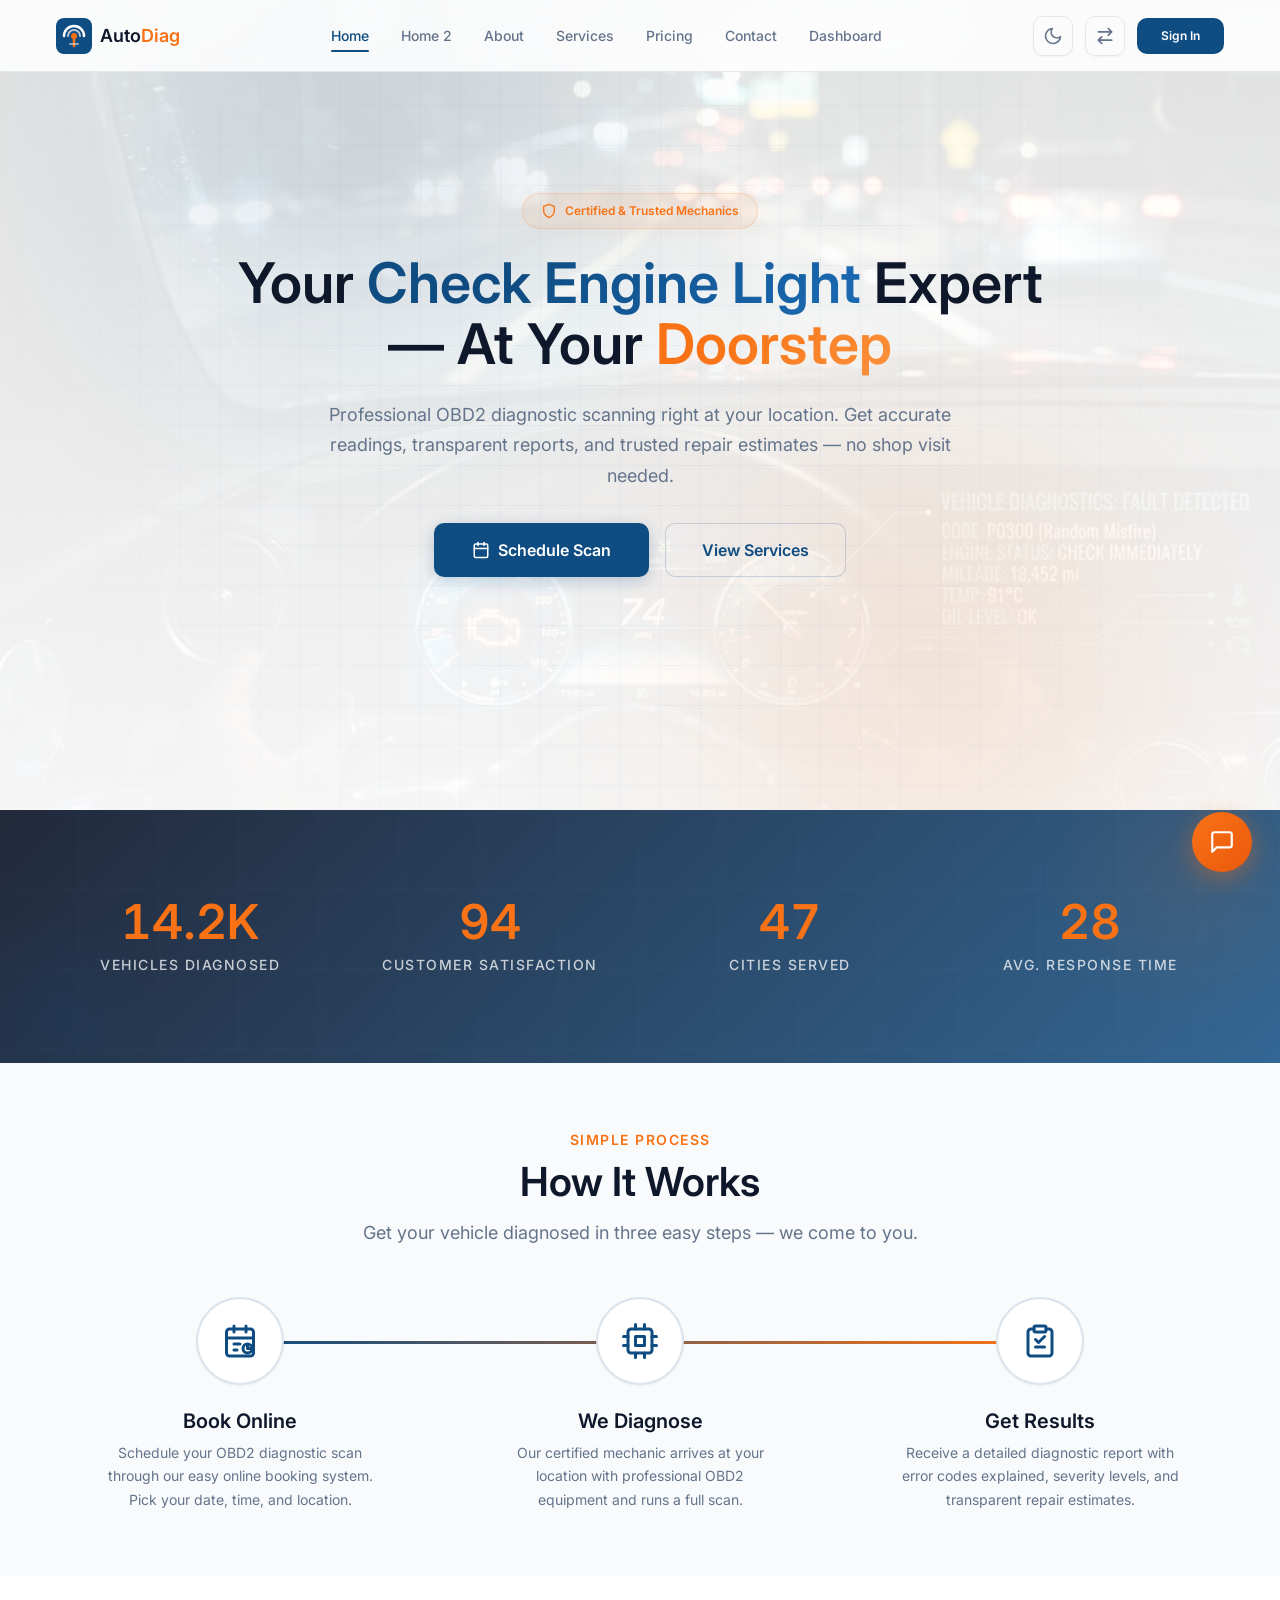
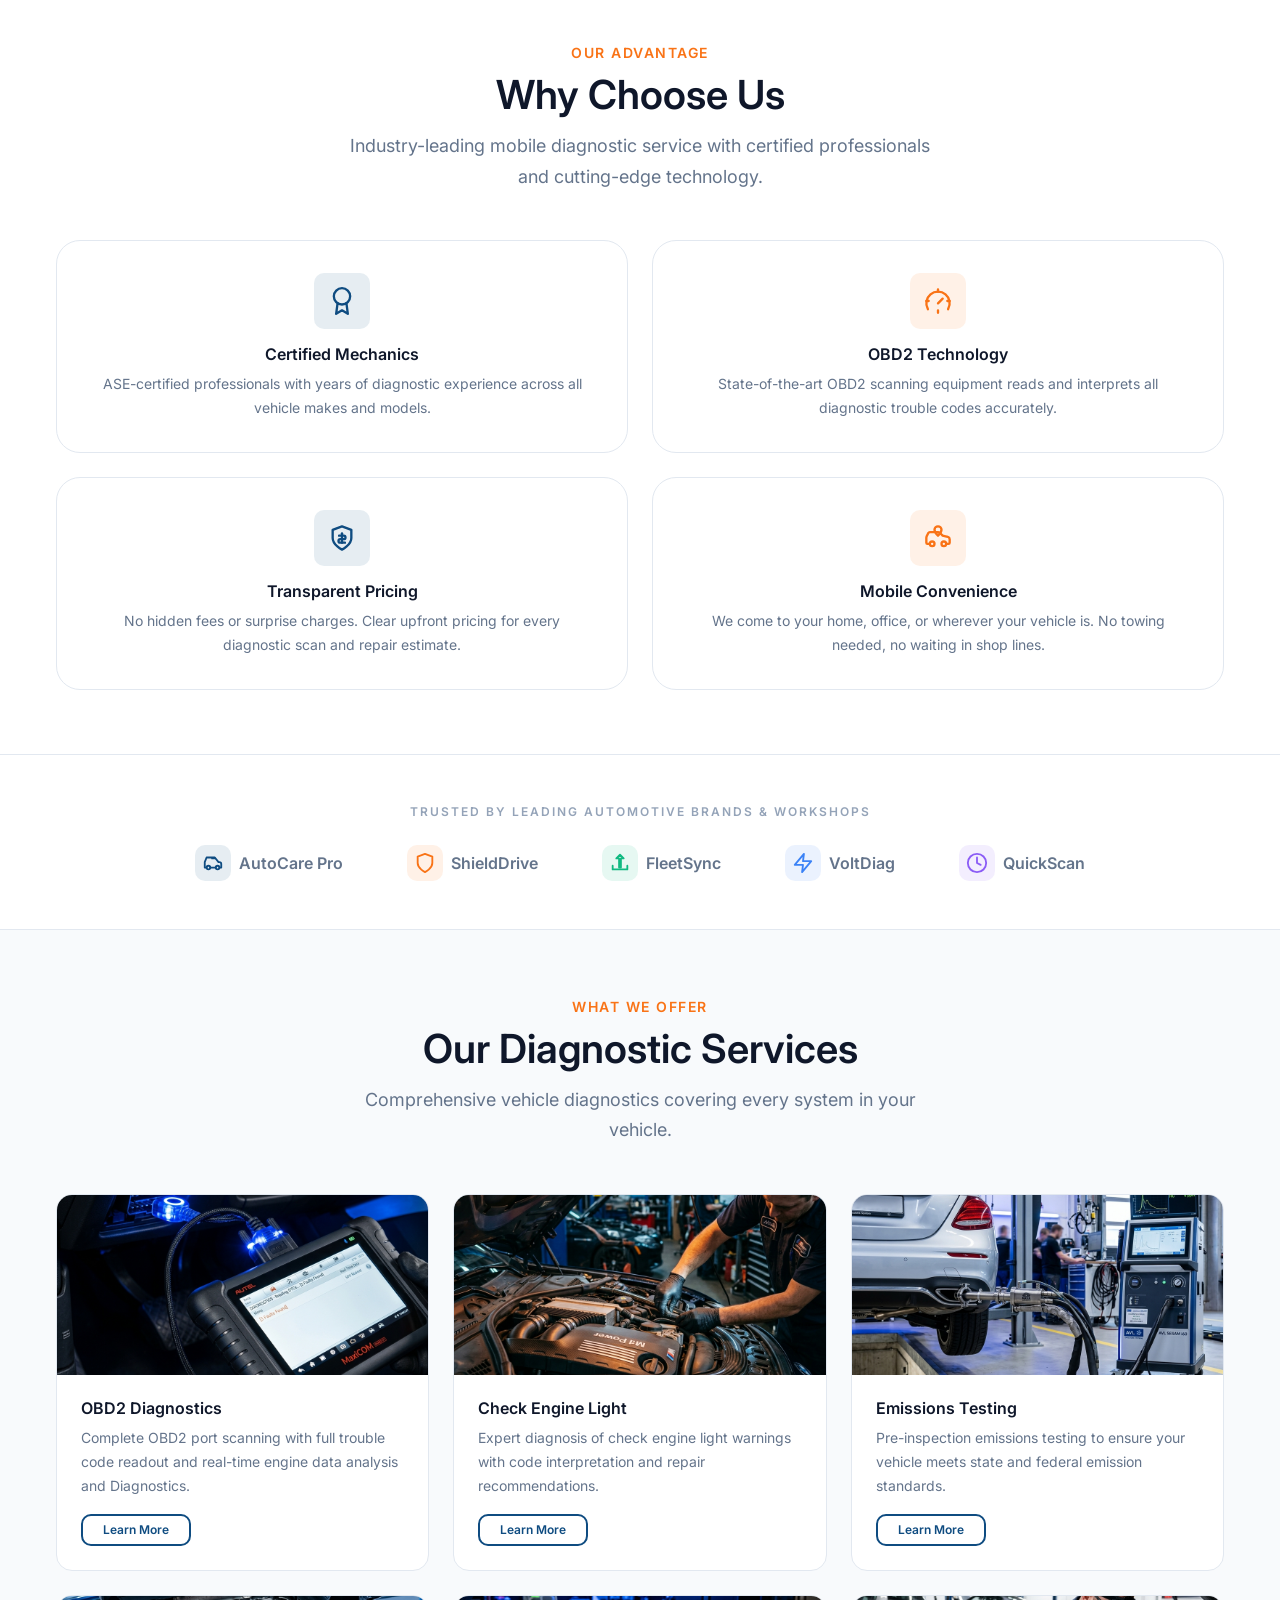
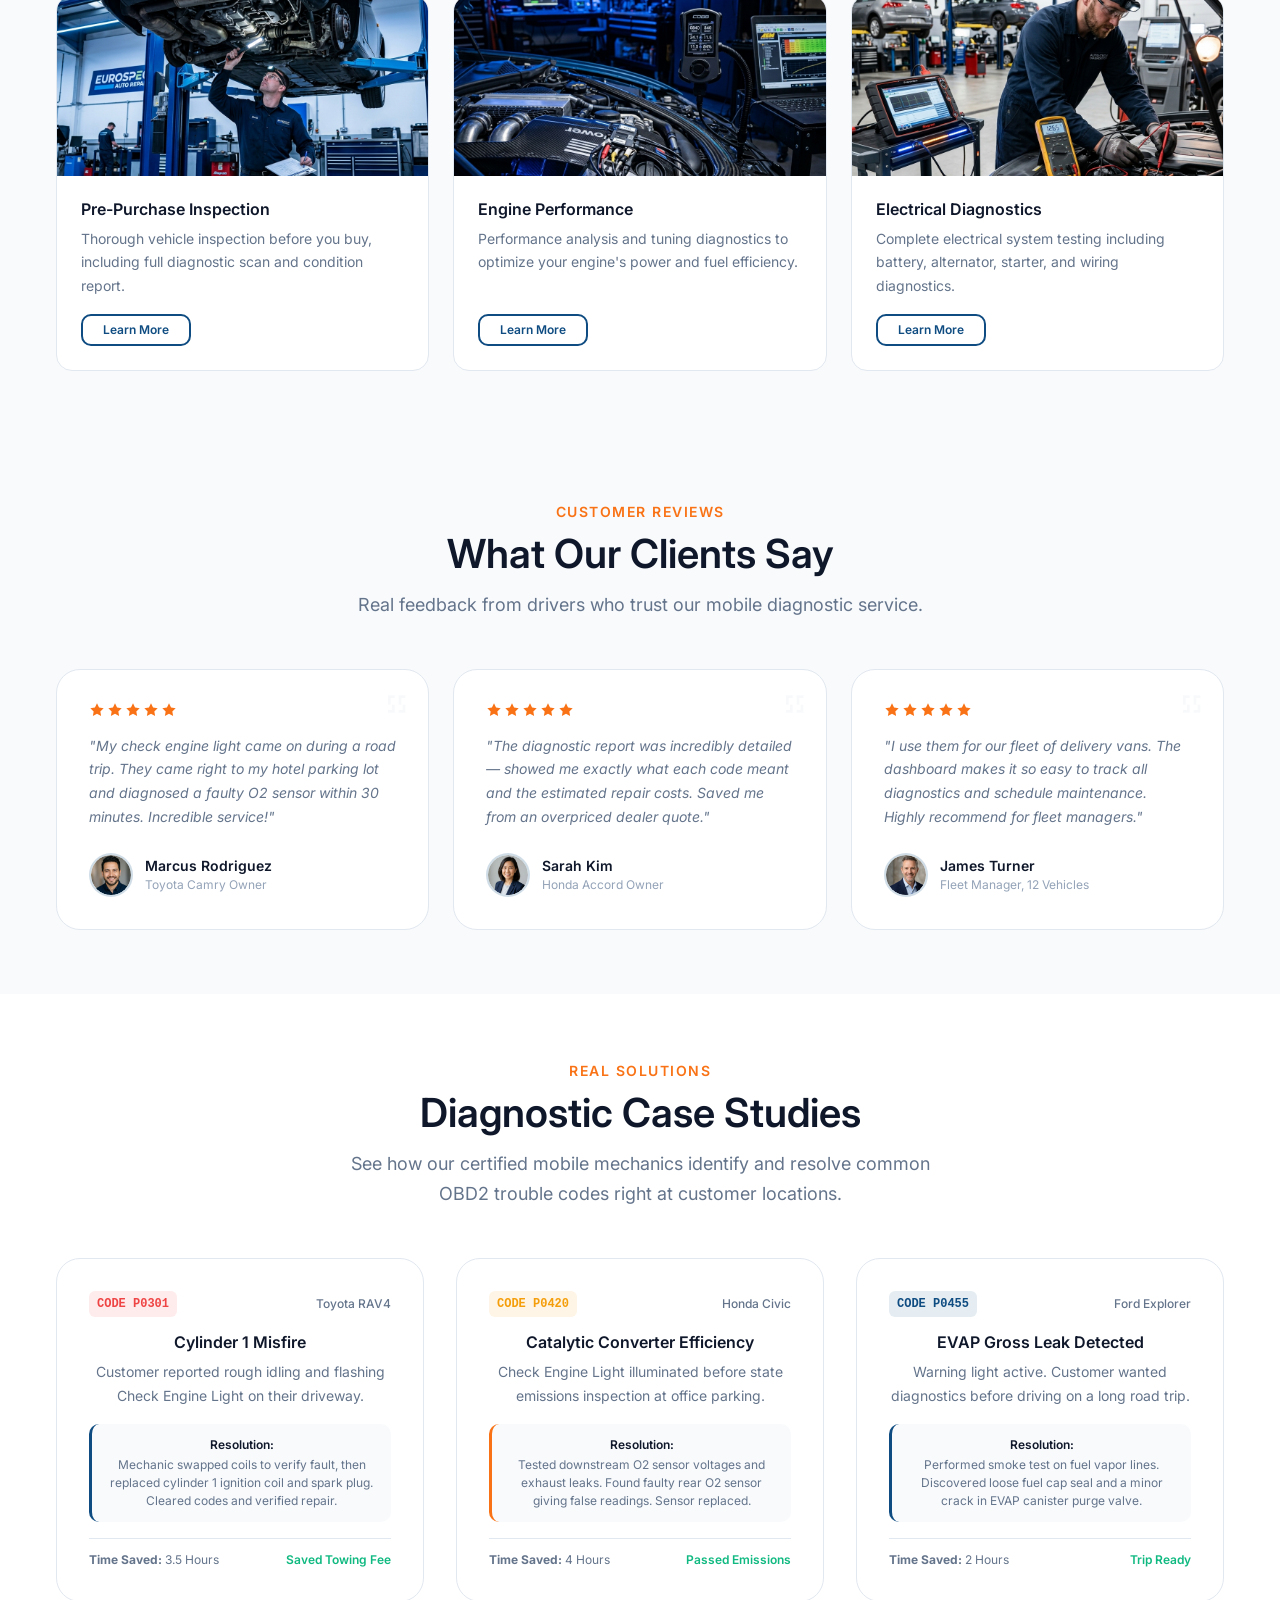
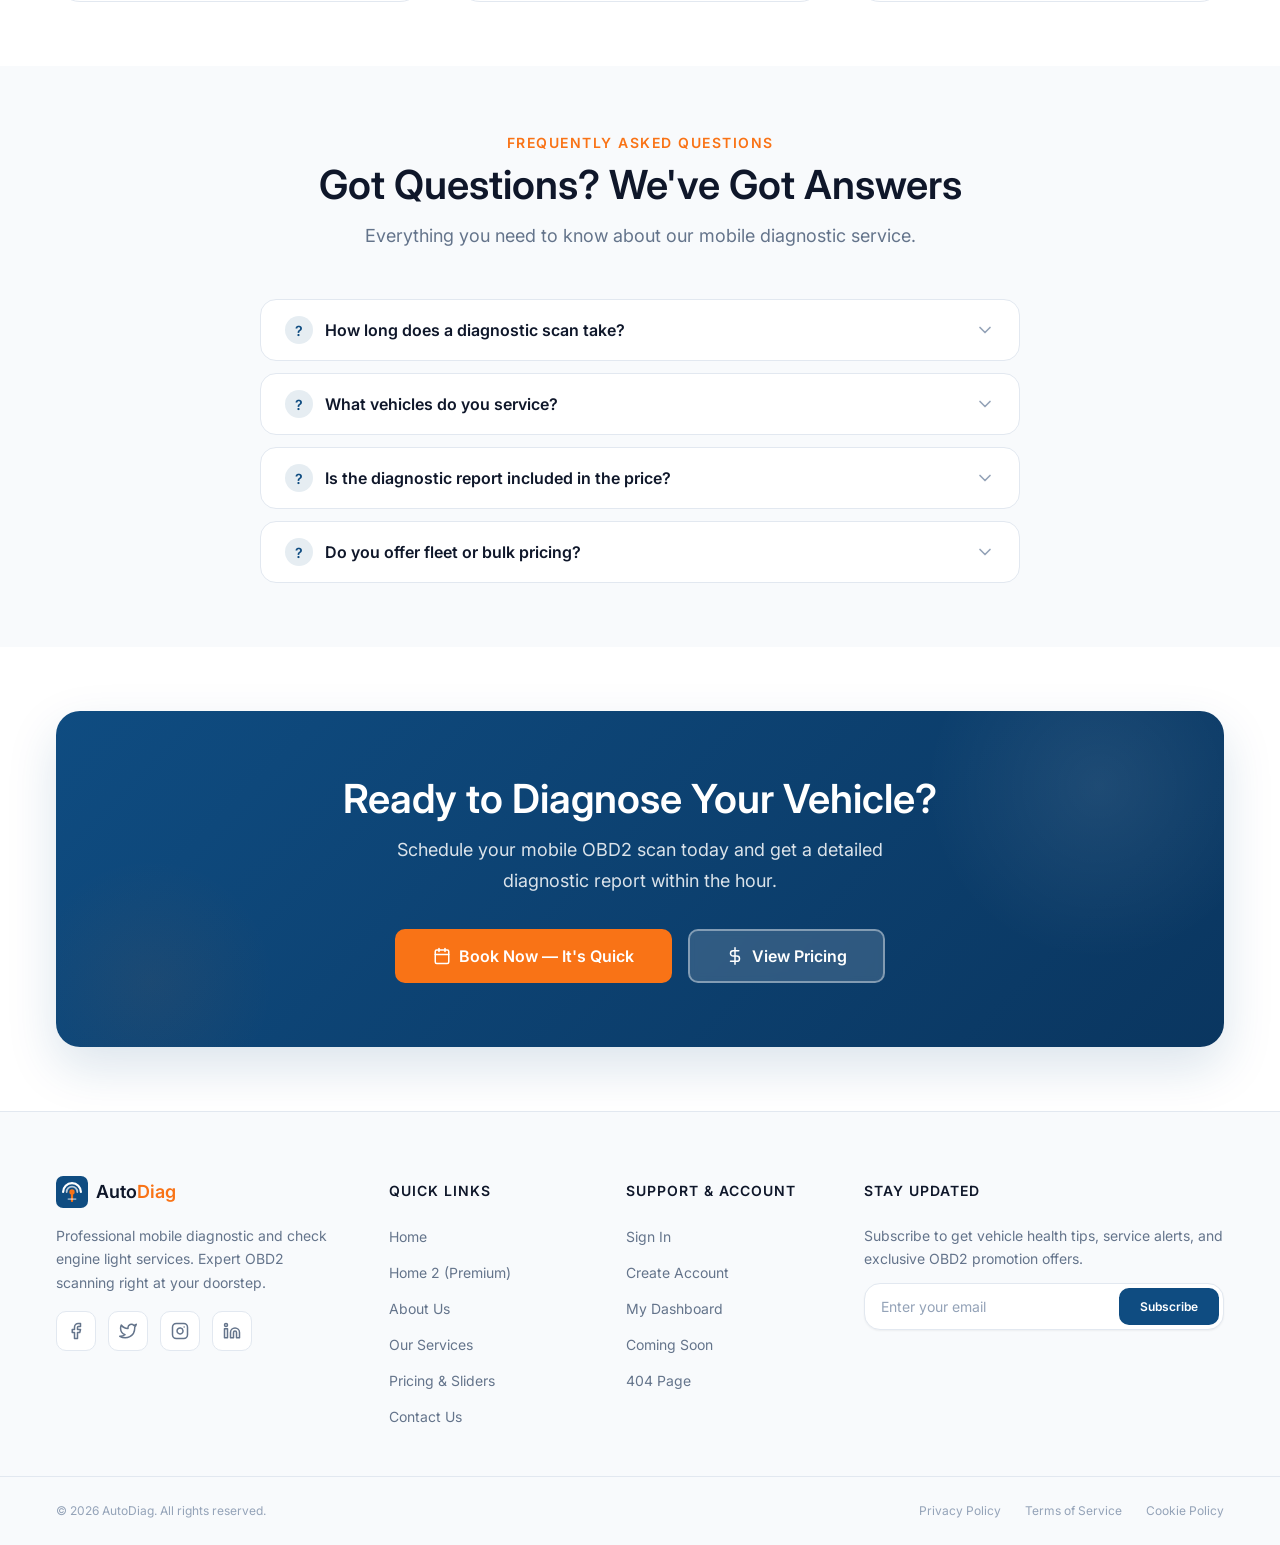
==== commit 55ea71f1: "fix" ====
--- a/index.html
+++ b/index.html
@@ -48,89 +48,30 @@
         </div>
       </div>
 
-      <!-- Bottom: Full-Width Telemetry Dashboard Mockup -->
-      <div class="container" style="max-width: var(--container-xl); position: relative; z-index: 2; width: 100%;">
-        <div class="dashboard-console-mockup anim-scale-in" style="width: 100%; margin-top: 0;">
-          <!-- Top Bar -->
-          <div class="console-top-bar">
-            <div class="console-dots">
-              <span class="dot red"></span>
-              <span class="dot yellow"></span>
-              <span class="dot green"></span>
-            </div>
-            <div class="console-title">AutoDiag Live Diagnostic Console v4.2</div>
-            <div class="console-status"><span class="pulse-dot"></span>Active Telemetry</div>
-          </div>
-          
-          <!-- Main Grid -->
-          <div class="console-grid">
-            <!-- Left Sector: Live Gauges -->
-            <div class="console-panel left-panel">
-              <h3>Live Vehicle Telemetry</h3>
-              <div class="gauge-grid">
-                <div class="gauge-card">
-                  <div class="gauge-svg-wrapper">
-                    <!-- RPM circular progress -->
-                    <svg viewBox="0 0 100 100" class="gauge-ring">
-                      <circle cx="50" cy="50" r="40" class="gauge-bg" />
-                      <circle cx="50" cy="50" r="40" class="gauge-val rpm-val" style="stroke-dasharray: 251.2; stroke-dashoffset: 80;" />
-                    </svg>
-                    <span class="gauge-number" id="rpm-val-txt">3,200</span>
-                  </div>
-                  <span class="gauge-label">Engine RPM</span>
-                </div>
-                
-                <div class="gauge-card">
-                  <div class="gauge-svg-wrapper">
-                    <!-- Temp circular progress -->
-                    <svg viewBox="0 0 100 100" class="gauge-ring">
-                      <circle cx="50" cy="50" r="40" class="gauge-bg" />
-                      <circle cx="50" cy="50" r="40" class="gauge-val temp-val" style="stroke-dasharray: 251.2; stroke-dashoffset: 100;" />
-                    </svg>
-                    <span class="gauge-number">98°C</span>
-                  </div>
-                  <span class="gauge-label">Coolant Temp</span>
-                </div>
-              </div>
-              
-              <div class="sparkline-wrapper">
-                <div class="sparkline-header">
-                  <span>Engine Sensor Load</span>
-                  <strong id="load-val-txt">62%</strong>
-                </div>
-                <canvas id="telemetry-sparkline" width="280" height="60"></canvas>
-              </div>
-            </div>
-
-            <!-- Center Sector: Live Terminal logs -->
-            <div class="console-panel center-panel">
-              <h3>Diagnostic Scan Log</h3>
-              <div class="terminal-logs" id="terminal-logs">
-                <div class="log-line"><span class="log-time">[09:27:01]</span> <span class="log-ok">[OK]</span> OBD2 Link established with CAN bus.</div>
-                <div class="log-line"><span class="log-time">[09:27:03]</span> <span class="log-ok">[OK]</span> Battery Health check: 12.6V (Normal).</div>
-                <div class="log-line"><span class="log-time">[09:27:06]</span> <span class="log-ok">[OK]</span> Scanning Powertrain Control Module (PCM)...</div>
-                <div class="log-line"><span class="log-time">[09:27:09]</span> <span class="log-err">[FAIL]</span> DTC Detected: P0302 - Cylinder 2 Misfire.</div>
-                <div class="log-line"><span class="log-time">[09:27:11]</span> <span class="log-warn">[WARN]</span> Evaporative System Leak check pending.</div>
-              </div>
-            </div>
-
-            <!-- Right Sector: Mechanic Locator map -->
-            <div class="console-panel right-panel">
-              <h3>Active Dispatch Status</h3>
-              <div class="dispatch-map-mockup">
-                <!-- Map graphics -->
-                <div class="map-path"></div>
-                <div class="map-mechanic-dot"></div>
-                <div class="map-target-dot"></div>
-                <div class="map-info-card">
-                  <div class="avatar" style="background: var(--clr-primary); color: white; border-radius: 50%; font-size: var(--fs-xs); display: flex; align-items: center; justify-content: center; width: 32px; height: 32px; font-weight: var(--fw-semibold);">M</div>
-                  <div>
-                    <h5 style="margin: 0; font-size: 11px;">Tech Dispatch</h5>
-                    <p style="margin: 0; font-size: 9px; color: var(--clr-text-tertiary);">En Route — ETA 12 mins</p>
-                  </div>
-                </div>
-              </div>
-            </div>
+
+    </section>
+
+    <!-- ========== ANIMATED STATS COUNTER ========== -->
+    <section class="stats-showcase section" id="stats-counter">
+      <div class="stats-orb stats-orb-1"></div>
+      <div class="stats-orb stats-orb-2"></div>
+      <div class="container">
+        <div class="stats-grid">
+          <div class="stat-block anim-fade-up anim-delay-1">
+            <div class="stat-number" data-count="15000" data-suffix="+">0</div>
+            <div class="stat-title">Vehicles Diagnosed</div>
+          </div>
+          <div class="stat-block anim-fade-up anim-delay-2">
+            <div class="stat-number" data-count="99" data-suffix="%">0</div>
+            <div class="stat-title">Customer Satisfaction</div>
+          </div>
+          <div class="stat-block anim-fade-up anim-delay-3">
+            <div class="stat-number" data-count="50" data-suffix="+">0</div>
+            <div class="stat-title">Cities Served</div>
+          </div>
+          <div class="stat-block anim-fade-up anim-delay-4">
+            <div class="stat-number" data-count="30" data-suffix=" Min">0</div>
+            <div class="stat-title">Avg. Response Time</div>
           </div>
         </div>
       </div>
@@ -147,21 +88,46 @@
         <div class="steps-grid">
           <div class="step-card anim-fade-up anim-delay-1">
             <div class="step-number">
-              <svg class="step-icon" xmlns="http://www.w3.org/2000/svg" viewBox="0 0 24 24" fill="none" stroke="currentColor" stroke-width="2" stroke-linecap="round" stroke-linejoin="round"><rect x="3" y="4" width="18" height="18" rx="2" ry="2"/><line x1="16" y1="2" x2="16" y2="6"/><line x1="8" y1="2" x2="8" y2="6"/><line x1="3" y1="10" x2="21" y2="10"/></svg>
+              <svg class="step-icon" xmlns="http://www.w3.org/2000/svg" viewBox="0 0 24 24" fill="none" stroke="currentColor" stroke-width="2" stroke-linecap="round" stroke-linejoin="round">
+                <rect x="3" y="4" width="18" height="18" rx="2" ry="2"/>
+                <line x1="16" y1="2" x2="16" y2="6"/>
+                <line x1="8" y1="2" x2="8" y2="6"/>
+                <line x1="3" y1="10" x2="21" y2="10"/>
+                <path d="M8 14h4"/>
+                <path d="M8 18h2"/>
+                <circle cx="17" cy="17" r="3"/>
+                <path d="M17 15v2h2"/>
+              </svg>
             </div>
             <h3>Book Online</h3>
             <p>Schedule your OBD2 diagnostic scan through our easy online booking system. Pick your date, time, and location.</p>
           </div>
           <div class="step-card anim-fade-up anim-delay-2">
             <div class="step-number">
-              <svg class="step-icon" xmlns="http://www.w3.org/2000/svg" viewBox="0 0 24 24" fill="none" stroke="currentColor" stroke-width="2" stroke-linecap="round" stroke-linejoin="round"><path d="M14 2H6a2 2 0 0 0-2 2v16a2 2 0 0 0 2 2h12a2 2 0 0 0 2-2V8z"/><polyline points="14 2 14 8 20 8"/><line x1="16" y1="13" x2="8" y2="13"/><line x1="16" y1="17" x2="8" y2="17"/></svg>
+              <svg class="step-icon" xmlns="http://www.w3.org/2000/svg" viewBox="0 0 24 24" fill="none" stroke="currentColor" stroke-width="2" stroke-linecap="round" stroke-linejoin="round">
+                <rect x="4" y="4" width="16" height="16" rx="2"/>
+                <rect x="9" y="9" width="6" height="6"/>
+                <line x1="9" y1="1" x2="9" y2="4"/>
+                <line x1="15" y1="1" x2="15" y2="4"/>
+                <line x1="9" y1="20" x2="9" y2="23"/>
+                <line x1="15" y1="20" x2="15" y2="23"/>
+                <line x1="20" y1="9" x2="23" y2="9"/>
+                <line x1="20" y1="15" x2="23" y2="15"/>
+                <line x1="1" y1="9" x2="4" y2="9"/>
+                <line x1="1" y1="15" x2="4" y2="15"/>
+              </svg>
             </div>
             <h3>We Diagnose</h3>
             <p>Our certified mechanic arrives at your location with professional OBD2 equipment and runs a full scan.</p>
           </div>
           <div class="step-card anim-fade-up anim-delay-3">
             <div class="step-number">
-              <svg class="step-icon" xmlns="http://www.w3.org/2000/svg" viewBox="0 0 24 24" fill="none" stroke="currentColor" stroke-width="2" stroke-linecap="round" stroke-linejoin="round"><path d="M22 11.08V12a10 10 0 1 1-5.93-9.14"/><polyline points="22 4 12 14.01 9 11.01"/></svg>
+              <svg class="step-icon" xmlns="http://www.w3.org/2000/svg" viewBox="0 0 24 24" fill="none" stroke="currentColor" stroke-width="2" stroke-linecap="round" stroke-linejoin="round">
+                <path d="M16 4h2a2 2 0 0 1 2 2v14a2 2 0 0 1-2 2H6a2 2 0 0 1-2-2V6a2 2 0 0 1 2-2h2"/>
+                <rect x="8" y="2" width="8" height="4" rx="1" ry="1"/>
+                <path d="M9 11l2 2 4-4"/>
+                <path d="M9 16h6"/>
+              </svg>
             </div>
             <h3>Get Results</h3>
             <p>Receive a detailed diagnostic report with error codes explained, severity levels, and transparent repair estimates.</p>
@@ -181,28 +147,44 @@
         <div class="features-grid">
           <div class="feature-card anim-fade-left anim-delay-1">
             <div class="card-icon">
-              <svg xmlns="http://www.w3.org/2000/svg" width="28" height="28" viewBox="0 0 24 24" fill="none" stroke="currentColor" stroke-width="2" stroke-linecap="round" stroke-linejoin="round"><path d="M12 22s8-4 8-10V5l-8-3-8 3v7c0 6 8 10 8 10z"/></svg>
+              <svg xmlns="http://www.w3.org/2000/svg" width="28" height="28" viewBox="0 0 24 24" fill="none" stroke="currentColor" stroke-width="2" stroke-linecap="round" stroke-linejoin="round">
+                <circle cx="12" cy="8" r="7"/>
+                <polyline points="8.21 13.89 7 23 12 20 17 23 15.79 13.88"/>
+              </svg>
             </div>
             <h4>Certified Mechanics</h4>
             <p>ASE-certified professionals with years of diagnostic experience across all vehicle makes and models.</p>
           </div>
           <div class="feature-card anim-fade-up anim-delay-2">
             <div class="card-icon" style="background: rgba(var(--clr-secondary-rgb), 0.1); color: var(--clr-secondary);">
-              <svg xmlns="http://www.w3.org/2000/svg" width="28" height="28" viewBox="0 0 24 24" fill="none" stroke="currentColor" stroke-width="2" stroke-linecap="round" stroke-linejoin="round"><rect x="2" y="3" width="20" height="14" rx="2" ry="2"/><line x1="8" y1="21" x2="16" y2="21"/><line x1="12" y1="17" x2="12" y2="21"/></svg>
+              <svg xmlns="http://www.w3.org/2000/svg" width="28" height="28" viewBox="0 0 24 24" fill="none" stroke="currentColor" stroke-width="2" stroke-linecap="round" stroke-linejoin="round">
+                <path d="M3.34 19a10 10 0 1 1 17.32 0"/>
+                <path d="M12 14l4-4"/>
+                <path d="M12 2v2M12 20v2M4 12H2M22 12h-2"/>
+              </svg>
             </div>
             <h4>OBD2 Technology</h4>
             <p>State-of-the-art OBD2 scanning equipment reads and interprets all diagnostic trouble codes accurately.</p>
           </div>
           <div class="feature-card anim-fade-right anim-delay-3">
             <div class="card-icon">
-              <svg xmlns="http://www.w3.org/2000/svg" width="28" height="28" viewBox="0 0 24 24" fill="none" stroke="currentColor" stroke-width="2" stroke-linecap="round" stroke-linejoin="round"><line x1="12" y1="1" x2="12" y2="23"/><path d="M17 5H9.5a3.5 3.5 0 0 0 0 7h5a3.5 3.5 0 0 1 0 7H6"/></svg>
+              <svg xmlns="http://www.w3.org/2000/svg" width="28" height="28" viewBox="0 0 24 24" fill="none" stroke="currentColor" stroke-width="2" stroke-linecap="round" stroke-linejoin="round">
+                <path d="M12 22s8-4 8-10V5l-8-3-8 3v7c0 6 8 10 8 10z"/>
+                <path d="M12 8v8"/>
+                <path d="M9.5 10h4a1.5 1.5 0 0 1 0 3h-3a1.5 1.5 0 0 0 0 3h4"/>
+              </svg>
             </div>
             <h4>Transparent Pricing</h4>
             <p>No hidden fees or surprise charges. Clear upfront pricing for every diagnostic scan and repair estimate.</p>
           </div>
           <div class="feature-card anim-scale-in anim-delay-4">
             <div class="card-icon" style="background: rgba(var(--clr-secondary-rgb), 0.1); color: var(--clr-secondary);">
-              <svg xmlns="http://www.w3.org/2000/svg" width="28" height="28" viewBox="0 0 24 24" fill="none" stroke="currentColor" stroke-width="2" stroke-linecap="round" stroke-linejoin="round"><path d="M21 10c0 7-9 13-9 13s-9-6-9-13a9 9 0 0 1 18 0z"/><circle cx="12" cy="10" r="3"/></svg>
+              <svg xmlns="http://www.w3.org/2000/svg" width="28" height="28" viewBox="0 0 24 24" fill="none" stroke="currentColor" stroke-width="2" stroke-linecap="round" stroke-linejoin="round">
+                <path d="M19 17h2c.6 0 1-.4 1-1v-3c0-.9-.7-1.7-1.5-1.9C18.7 10.6 16 10 16 10s-1.3-1.4-2.2-2.3c-.5-.4-1.1-.7-1.8-.7H5c-.6 0-1.1.4-1.4.9l-1.4 2.9A3.7 3.7 0 0 0 2 12v4c0 .6.4 1 1 1h2"/>
+                <circle cx="7" cy="17" r="2"/>
+                <circle cx="17" cy="17" r="2"/>
+                <path d="M12 2a3 3 0 0 0-3 3c0 2.2 3 5 3 5s3-2.8 3-5a3 3 0 0 0-3-3z"/>
+              </svg>
             </div>
             <h4>Mobile Convenience</h4>
             <p>We come to your home, office, or wherever your vehicle is. No towing needed, no waiting in shop lines.</p>
@@ -331,7 +313,7 @@
             </div>
             <p class="testimonial-text">"My check engine light came on during a road trip. They came right to my hotel parking lot and diagnosed a faulty O2 sensor within 30 minutes. Incredible service!"</p>
             <div class="testimonial-author">
-              <div class="avatar">MR</div>
+              <div class="avatar"><img src="assets/images/testimonial-marcus.png" alt="Marcus Rodriguez"></div>
               <div>
                 <div class="author-name">Marcus Rodriguez</div>
                 <div class="author-role">Toyota Camry Owner</div>
@@ -349,7 +331,7 @@
             </div>
             <p class="testimonial-text">"The diagnostic report was incredibly detailed — showed me exactly what each code meant and the estimated repair costs. Saved me from an overpriced dealer quote."</p>
             <div class="testimonial-author">
-              <div class="avatar">SK</div>
+              <div class="avatar"><img src="assets/images/testimonial-sarah.png" alt="Sarah Kim"></div>
               <div>
                 <div class="author-name">Sarah Kim</div>
                 <div class="author-role">Honda Accord Owner</div>
@@ -367,7 +349,7 @@
             </div>
             <p class="testimonial-text">"I use them for our fleet of delivery vans. The dashboard makes it so easy to track all diagnostics and schedule maintenance. Highly recommend for fleet managers."</p>
             <div class="testimonial-author">
-              <div class="avatar">JT</div>
+              <div class="avatar"><img src="assets/images/testimonial-james.png" alt="James Turner"></div>
               <div>
                 <div class="author-name">James Turner</div>
                 <div class="author-role">Fleet Manager, 12 Vehicles</div>
@@ -454,31 +436,7 @@
       </div>
     </section>
 
-    <!-- ========== ANIMATED STATS COUNTER ========== -->
-    <section class="stats-showcase section" id="stats-counter">
-      <div class="stats-orb stats-orb-1"></div>
-      <div class="stats-orb stats-orb-2"></div>
-      <div class="container">
-        <div class="stats-grid">
-          <div class="stat-block anim-fade-up anim-delay-1">
-            <div class="stat-number" data-count="15000" data-suffix="+">0</div>
-            <div class="stat-title">Vehicles Diagnosed</div>
-          </div>
-          <div class="stat-block anim-fade-up anim-delay-2">
-            <div class="stat-number" data-count="99" data-suffix="%">0</div>
-            <div class="stat-title">Customer Satisfaction</div>
-          </div>
-          <div class="stat-block anim-fade-up anim-delay-3">
-            <div class="stat-number" data-count="50" data-suffix="+">0</div>
-            <div class="stat-title">Cities Served</div>
-          </div>
-          <div class="stat-block anim-fade-up anim-delay-4">
-            <div class="stat-number" data-count="30" data-suffix=" Min">0</div>
-            <div class="stat-title">Avg. Response Time</div>
-          </div>
-        </div>
-      </div>
-    </section>
+
 
     <!-- ========== FAQ ACCORDION ========== -->
     <section class="faq-section section" id="faq">
--- a/css/variables.css
+++ b/css/variables.css
@@ -63,8 +63,8 @@
   --fw-regular: 400;
   --fw-medium: 500;
   --fw-semibold: 600;
-  --fw-bold: 700;
-  --fw-extrabold: 800;
+  --fw-bold: 600;
+  --fw-extrabold: 600;
 
   --lh-tight: 1.2;
   --lh-normal: 1.5;
--- a/css/base.css
+++ b/css/base.css
@@ -45,7 +45,7 @@
 
 /* ---- Typography ---- */
 h1, h2, h3, h4, h5, h6 {
-  font-weight: var(--fw-bold);
+  font-weight: 600;
   line-height: var(--lh-tight);
   color: var(--clr-text);
 }
@@ -59,6 +59,7 @@
 
 p {
   color: var(--clr-text-secondary);
+  font-weight: 400;
   line-height: var(--lh-relaxed);
 }
 
@@ -229,3 +230,59 @@
     grid-template-columns: repeat(2, 1fr);
   }
 }
+
+/* ============================================
+   LOGO ANIMATION & HERO BACKGROUND IMAGES
+   ============================================ */
+
+
+
+/* Theme-Aware Hero Backgrounds with legibility overlays */
+.hero, .hero-premium, .page-hero {
+  background-size: cover !important;
+  background-position: center !important;
+  background-repeat: no-repeat !important;
+  position: relative;
+}
+
+#hero {
+  background-image: linear-gradient(to bottom, rgba(255, 255, 255, 0.88), rgba(255, 255, 255, 0.96)), url('../assets/images/hero-bg-main.png') !important;
+}
+[data-theme="dark"] #hero {
+  background-image: linear-gradient(to bottom, rgba(15, 23, 42, 0.88), rgba(15, 23, 42, 0.96)), url('../assets/images/hero-bg-main.png') !important;
+}
+
+#hero-premium {
+  background-image: linear-gradient(to bottom, rgba(255, 255, 255, 0.88), rgba(255, 255, 255, 0.96)), url('../assets/images/hero-bg-home2.png') !important;
+}
+[data-theme="dark"] #hero-premium {
+  background-image: linear-gradient(to bottom, rgba(15, 23, 42, 0.88), rgba(15, 23, 42, 0.96)), url('../assets/images/hero-bg-home2.png') !important;
+}
+
+#about-hero {
+  background-image: linear-gradient(to bottom, rgba(255, 255, 255, 0.88), rgba(255, 255, 255, 0.96)), url('../assets/images/hero-bg-about.png') !important;
+}
+[data-theme="dark"] #about-hero {
+  background-image: linear-gradient(to bottom, rgba(15, 23, 42, 0.88), rgba(15, 23, 42, 0.96)), url('../assets/images/hero-bg-about.png') !important;
+}
+
+#services-hero {
+  background-image: linear-gradient(to bottom, rgba(255, 255, 255, 0.88), rgba(255, 255, 255, 0.96)), url('../assets/images/hero-bg-services-new.png') !important;
+}
+[data-theme="dark"] #services-hero {
+  background-image: linear-gradient(to bottom, rgba(15, 23, 42, 0.88), rgba(15, 23, 42, 0.96)), url('../assets/images/hero-bg-services-new.png') !important;
+}
+
+#pricing-hero {
+  background-image: linear-gradient(to bottom, rgba(255, 255, 255, 0.88), rgba(255, 255, 255, 0.96)), url('../assets/images/hero-bg-pricing.png') !important;
+}
+[data-theme="dark"] #pricing-hero {
+  background-image: linear-gradient(to bottom, rgba(15, 23, 42, 0.88), rgba(15, 23, 42, 0.96)), url('../assets/images/hero-bg-pricing.png') !important;
+}
+
+#contact-hero {
+  background-image: linear-gradient(to bottom, rgba(255, 255, 255, 0.88), rgba(255, 255, 255, 0.96)), url('../assets/images/hero-bg-contact.png') !important;
+}
+[data-theme="dark"] #contact-hero {
+  background-image: linear-gradient(to bottom, rgba(15, 23, 42, 0.88), rgba(15, 23, 42, 0.96)), url('../assets/images/hero-bg-contact.png') !important;
+}
--- a/css/navbar.css
+++ b/css/navbar.css
@@ -205,11 +205,10 @@
 }
 
 /* ---- Responsive ---- */
-@media (max-width: 768px) {
+@media (max-width: 1024px) {
   .navbar-links,
-  .navbar-actions .btn,
-  .navbar-actions .nav-toggle-btn {
-    display: none;
+  .navbar-actions {
+    display: none !important;
   }
 
   .navbar-mobile-toggle {
@@ -217,13 +216,8 @@
   }
 }
 
-@media (min-width: 769px) and (max-width: 1024px) {
-  .navbar-links {
-    gap: var(--space-lg);
+@media (min-width: 1025px) {
+  .navbar-mobile-menu {
+    display: none !important;
   }
-
-  .navbar-actions .btn {
-    padding: 8px 16px;
-    font-size: var(--fs-xs);
-  }
-}
+}
--- a/css/footer.css
+++ b/css/footer.css
@@ -169,6 +169,8 @@
 
   .footer-bottom-links {
     justify-content: center;
+    flex-wrap: wrap;
+    gap: var(--space-md);
   }
 }
 
@@ -289,7 +291,7 @@
   flex-shrink: 0;
 }
 
-@media (max-width: 480px) {
+@media (max-width: 768px) {
   .newsletter-input-group {
     flex-direction: column;
     background: transparent;
--- a/css/home1.css
+++ b/css/home1.css
@@ -910,7 +910,7 @@
 /* ---- Why Choose Us ---- */
 .features-grid {
   display: grid;
-  grid-template-columns: repeat(4, 1fr);
+  grid-template-columns: repeat(2, 1fr);
   gap: var(--space-lg);
 }
 
@@ -980,6 +980,7 @@
   display: grid;
   grid-template-columns: repeat(3, 1fr);
   gap: var(--space-lg);
+  align-items: stretch;
 }
 
 .service-card {
@@ -988,6 +989,9 @@
   border-radius: var(--radius-lg);
   overflow: hidden;
   transition: all var(--transition-base);
+  display: flex;
+  flex-direction: column;
+  height: 100%;
 }
 
 .service-card:hover {
@@ -1003,6 +1007,9 @@
 
 .service-card-body {
   padding: var(--space-lg);
+  display: flex;
+  flex-direction: column;
+  flex-grow: 1;
 }
 
 .service-card-body h4 {
@@ -1017,6 +1024,8 @@
 
 .service-card-body .btn {
   padding: 8px 20px;
+  margin-top: auto;
+  align-self: flex-start;
 }
 
 /* ---- Testimonials ---- */
@@ -1028,6 +1037,7 @@
   display: grid;
   grid-template-columns: repeat(3, 1fr);
   gap: var(--space-lg);
+  align-items: stretch;
 }
 
 .testimonial-card {
@@ -1037,6 +1047,9 @@
   padding: var(--space-xl);
   position: relative;
   transition: all var(--transition-base);
+  display: flex;
+  flex-direction: column;
+  height: 100%;
 }
 
 .testimonial-card:hover {
